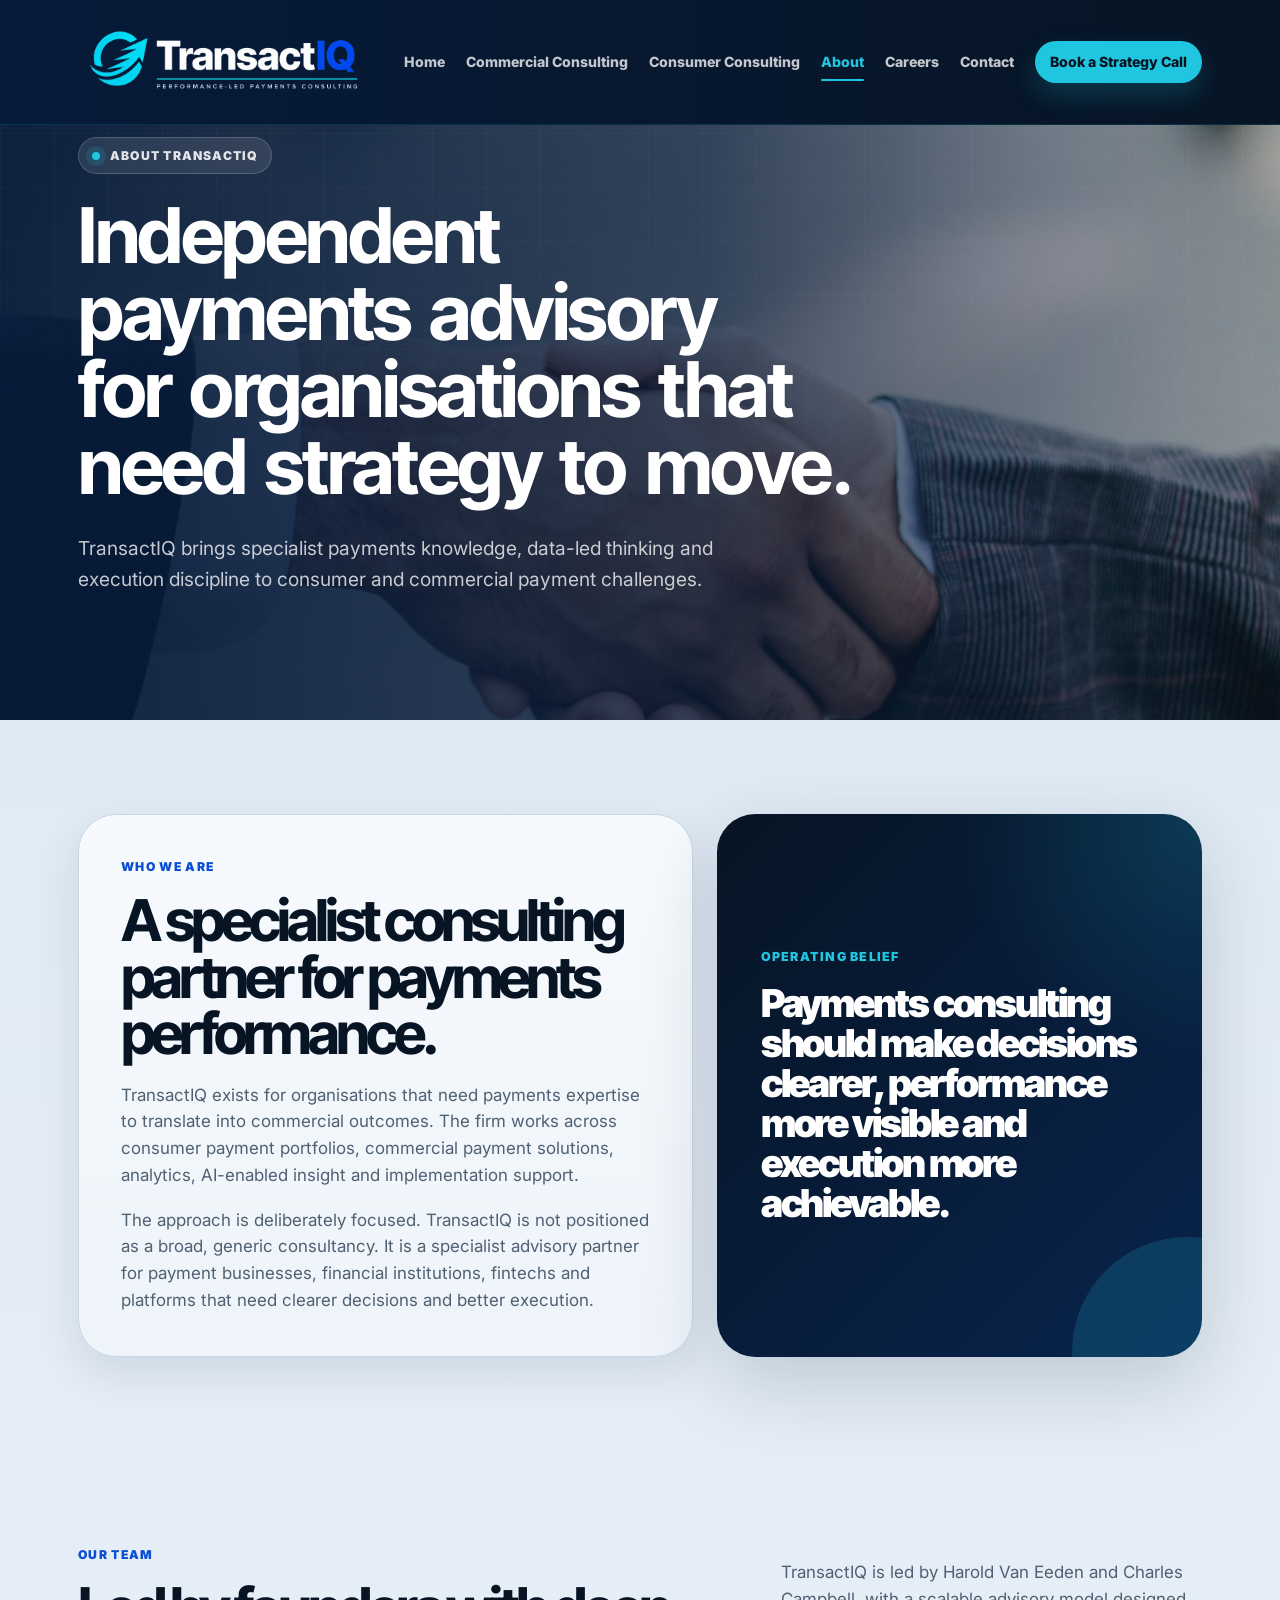
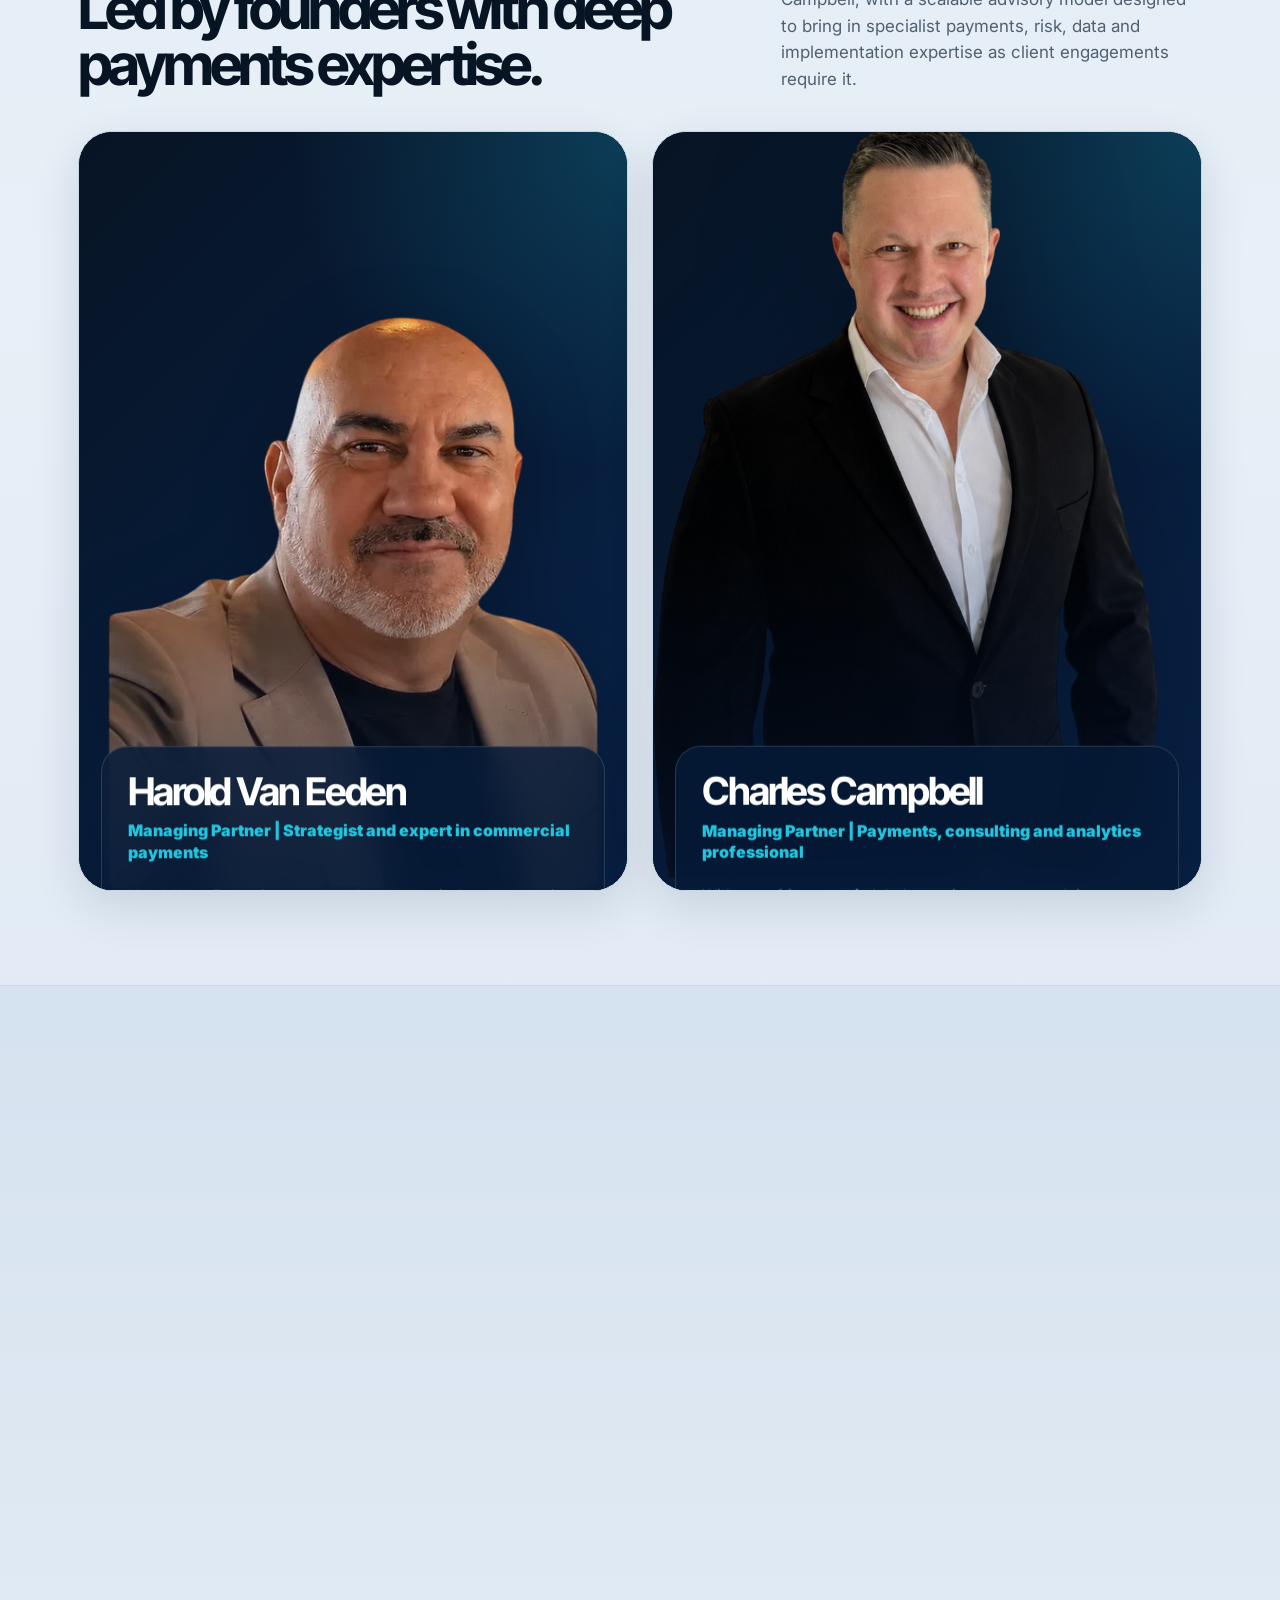
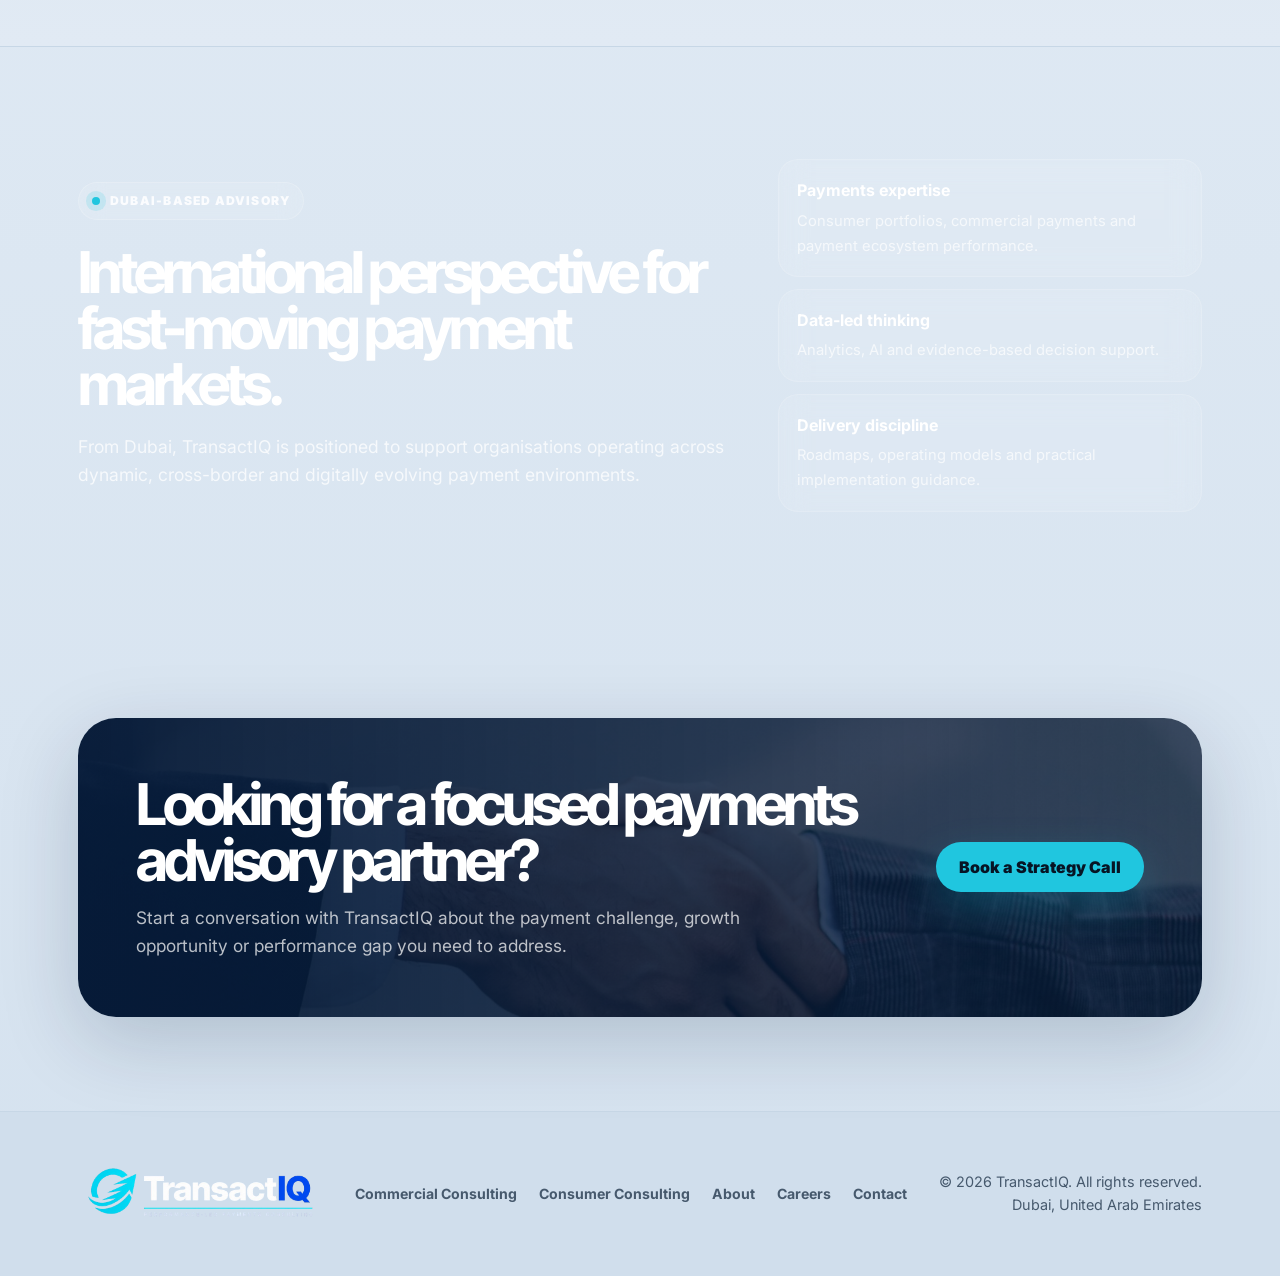
==== transactiq-site/about.html @ 6481f713 "Scale Charles headshot to fill team card" ====
<!DOCTYPE html>
<html lang="en">
<head>
  <meta charset="UTF-8">
  <meta name="viewport" content="width=device-width, initial-scale=1.0">
  <title>About | TransactIQ</title>
  <meta name="description" content="Independent payments advisory for organisations that need payments strategy to translate into execution.">
  <link rel="stylesheet" href="assets/css/styles.css">
  <style>
    .team-grid {
      display: grid;
      grid-template-columns: repeat(2, minmax(0, 1fr));
      gap: 24px;
      align-items: stretch;
    }

    .team-card {
      position: relative;
      min-height: 760px;
      border: 1px solid var(--line);
      border-radius: 34px;
      background: var(--ink);
      overflow: hidden;
      box-shadow: var(--soft-shadow);
      isolation: isolate;
    }

    .team-card::after {
      content: "";
      position: absolute;
      inset: 0;
      background: linear-gradient(to top, rgba(6, 27, 58, 0.58), rgba(6, 27, 58, 0.04) 48%, transparent 72%);
      z-index: 2;
      pointer-events: none;
    }

    .team-photo {
      position: absolute;
      inset: 0;
      background: radial-gradient(circle at top right, rgba(32,198,223,0.20), transparent 36%), linear-gradient(135deg, var(--ink), var(--navy-2));
      overflow: hidden;
      display: grid;
      place-items: end center;
      padding: 30px 28px 0;
      z-index: 1;
    }

    .team-photo img {
      width: 100%;
      height: 100%;
      object-fit: contain;
      object-position: center bottom;
      filter: drop-shadow(0 22px 36px rgba(0, 0, 0, 0.28));
      transition: transform 0.45s ease;
    }

    .team-card:hover .team-photo img,
    .team-card:focus-within .team-photo img {
      transform: scale(1.025);
    }

    .team-card.charles .team-photo {
      padding: 26px 24px 0;
      background: linear-gradient(135deg, #1f2430, #3a3b45);
    }

    .team-card.charles .team-photo img {
      object-fit: contain;
      object-position: center bottom;
      filter: none;
      transform: scale(1.85) translateY(1.5%);
      transform-origin: center bottom;
    }

    .team-card.charles:hover .team-photo img,
    .team-card.charles:focus-within .team-photo img {
      transform: scale(1.92) translateY(1.5%);
    }

    .team-photo .fallback-initials {
      position: absolute;
      inset: 0;
      display: grid;
      place-items: center;
      color: var(--cyan);
      font-family: "Inter Tight", Inter, sans-serif;
      font-size: 5rem;
      font-weight: 900;
      opacity: 0;
    }

    .team-photo.image-missing .fallback-initials { opacity: 1; }

    .team-body {
      position: absolute;
      left: 22px;
      right: 22px;
      bottom: 22px;
      z-index: 3;
      padding: 26px;
      border: 1px solid rgba(255, 255, 255, 0.14);
      border-radius: 26px;
      background: rgba(6, 27, 58, 0.82);
      backdrop-filter: blur(18px);
      color: var(--white);
      max-height: calc(100% - 44px);
      overflow: hidden;
      transform: translateY(calc(100% - 122px));
      transition: transform 0.38s ease, background 0.38s ease;
    }

    .team-card:hover .team-body,
    .team-card:focus-within .team-body {
      transform: translateY(0);
      overflow: auto;
      background: rgba(6, 27, 58, 0.92);
    }

    .team-body h3 {
      color: var(--white);
      font-size: clamp(1.85rem, 3vw, 2.55rem);
      line-height: 0.98;
      margin-bottom: 10px;
      letter-spacing: -0.055em;
    }

    .team-role {
      color: var(--cyan);
      font-weight: 900;
      margin-bottom: 20px;
      line-height: 1.35;
    }

    .team-body p {
      color: rgba(255, 255, 255, 0.76);
      font-size: 0.96rem;
    }

    .team-body p + p { margin-top: 14px; }

    .team-body::after {
      content: "Hover to read profile";
      display: block;
      margin-top: 14px;
      color: rgba(255, 255, 255, 0.52);
      font-size: 0.76rem;
      font-weight: 900;
      letter-spacing: 0.08em;
      text-transform: uppercase;
    }

    .team-card:hover .team-body::after,
    .team-card:focus-within .team-body::after {
      content: "";
      display: none;
    }

    @media (max-width: 1080px) {
      .team-grid { grid-template-columns: 1fr; }
      .team-card { min-height: 760px; }
    }

    @media (max-width: 680px) {
      .team-card {
        min-height: auto;
        background: var(--white);
      }

      .team-card::after { display: none; }

      .team-photo {
        position: relative;
        min-height: 480px;
        inset: auto;
      }

      .team-card.charles .team-photo img,
      .team-card.charles:hover .team-photo img,
      .team-card.charles:focus-within .team-photo img {
        transform: scale(1.55) translateY(1.5%);
      }

      .team-body {
        position: relative;
        left: auto;
        right: auto;
        bottom: auto;
        margin: -56px 18px 18px;
        transform: none;
        max-height: none;
        overflow: visible;
        padding: 24px;
      }

      .team-card:hover .team-body,
      .team-card:focus-within .team-body {
        transform: none;
        overflow: visible;
      }

      .team-body::after { display: none; }
    }
  </style>
</head>
<body>
  <a class="skip-link" href="#main">Skip to content</a>
  <div class="page">
    <header class="site-header">
      <div class="nav-shell">
        <a class="brand" href="index.html" aria-label="TransactIQ home">
          <img src="assets/images/transactiq-logo.png" alt="TransactIQ">
        </a>

        <button class="nav-toggle" type="button" aria-label="Open navigation" aria-expanded="false">
          <span></span>
        </button>

        <nav class="nav-links" aria-label="Primary navigation">
          <a href="index.html" class="">Home</a>
          <a href="commercial-consulting.html" class="">Commercial Consulting</a>
          <a href="consumer-consulting.html" class="">Consumer Consulting</a>
          <a href="about.html" class="active">About</a>
          <a href="careers.html" class="">Careers</a>
          <a href="contact.html" class="">Contact</a>
          <a class="nav-cta" href="contact.html">Book a Strategy Call</a>
        </nav>
      </div>
    </header>
    <main id="main">
      <section class="page-hero about">
        <div class="page-hero-inner reveal">
          <div class="eyebrow"><span></span> About TransactIQ</div>
          <h1>Independent payments advisory for organisations that need strategy to move.</h1>
          <p class="page-hero-copy">
            TransactIQ brings specialist payments knowledge, data-led thinking and execution discipline to consumer and commercial payment challenges.
          </p>
        </div>
      </section>

      <section class="section">
        <div class="split-panel">
          <div class="editorial reveal">
            <div class="kicker">Who we are</div>
            <h2>A specialist consulting partner for payments performance.</h2>
            <p>
              TransactIQ exists for organisations that need payments expertise to translate into commercial outcomes. The firm works across consumer payment portfolios, commercial payment solutions, analytics, AI-enabled insight and implementation support.
            </p>
            <p>
              The approach is deliberately focused. TransactIQ is not positioned as a broad, generic consultancy. It is a specialist advisory partner for payment businesses, financial institutions, fintechs and platforms that need clearer decisions and better execution.
            </p>
          </div>
          <div class="quote-card reveal">
            <div class="label">Operating belief</div>
            <blockquote>Payments consulting should make decisions clearer, performance more visible and execution more achievable.</blockquote>
          </div>
        </div>
      </section>

      <section class="section">
        <div class="section-heading reveal">
          <div>
            <div class="kicker">Our team</div>
            <h2>Led by founders with deep payments expertise.</h2>
          </div>
          <p>
            TransactIQ is led by Harold Van Eeden and Charles Campbell, with a scalable advisory model designed to bring in specialist payments, risk, data and implementation expertise as client engagements require it.
          </p>
        </div>

        <div class="team-grid">
          <article class="team-card reveal harold" tabindex="0">
            <div class="team-photo">
              <span class="fallback-initials">H</span>
              <img src="assets/images/team-harold.webp" alt="Harold Van Eeden" onerror="this.closest('.team-photo').classList.add('image-missing'); this.remove();">
            </div>
            <div class="team-body">
              <h3>Harold Van Eeden</h3>
              <div class="team-role">Managing Partner | Strategist and expert in commercial payments</div>
              <p>Harold Van Eeden is a seasoned payments industry executive with over 25 years of experience driving growth, innovation and transformation across global and emerging markets.</p>
              <p>Prior to TransactIQ, Harold held senior leadership roles at Visa, including Senior Director, CEMEA B2B Solutions and Director, Sub-Saharan Africa Commercial Business. In these roles, he led strategic initiatives to expand commercial and B2B payment capabilities, strengthen partnerships and accelerate the adoption of modern payment solutions across diverse markets.</p>
              <p>Harold is recognised for his ability to translate complex challenges into scalable, high-impact solutions.</p>
            </div>
          </article>

          <article class="team-card reveal charles" tabindex="0">
            <div class="team-photo">
              <span class="fallback-initials">C</span>
              <img src="assets/images/Photo.png" alt="Charles Campbell" onerror="this.closest('.team-photo').classList.add('image-missing'); this.remove();">
            </div>
            <div class="team-body">
              <h3>Charles Campbell</h3>
              <div class="team-role">Managing Partner | Payments, consulting and analytics professional</div>
              <p>With over 20 years of global experience across advisory, implementation services and training, Charles Campbell has built and led high-performing teams that help financial institutions turn data and strategy into tangible commercial results.</p>
              <p>His career spans senior roles at Visa, where he headed the CEMEA Consulting & Analytics implementation services practice, as well as specialist analytics firms Qarar and Principa, where he delivered credit risk analytics and consulting engagements for banks and lenders worldwide.</p>
              <p>Charles holds advanced degrees in Operations Research from Stellenbosch University and brings a rare combination of quantitative depth and commercial acumen to every engagement.</p>
            </div>
          </article>
        </div>
      </section>

      <section class="soft-section">
        <div class="section">
          <div class="section-heading reveal">
            <div>
              <div class="kicker">How we think</div>
              <h2>Independent, commercial and implementation-minded.</h2>
            </div>
            <p>
              The TransactIQ model brings together strategic advisory, analytics and practical delivery support to help clients improve payment performance with confidence.
            </p>
          </div>

          <div class="why-grid">
            <article class="why-card reveal">
              <h3>Independence</h3>
              <p>Advice is shaped around client outcomes, not vendor incentives or predetermined technology choices.</p>
            </article>
            <article class="why-card reveal">
              <h3>Specialism</h3>
              <p>The work is rooted in payment ecosystem knowledge and a clear understanding of commercial performance.</p>
            </article>
            <article class="why-card reveal">
              <h3>Clarity</h3>
              <p>Complex payment challenges are structured into decisions, models, priorities and delivery pathways.</p>
            </article>
            <article class="why-card reveal">
              <h3>Execution</h3>
              <p>Recommendations are designed to move into action through practical implementation support.</p>
            </article>
          </div>
        </div>
      </section>

      <section class="image-band">
        <div class="image-band-inner">
          <div class="reveal">
            <div class="eyebrow"><span></span> Dubai-based advisory</div>
            <h2>International perspective for fast-moving payment markets.</h2>
            <p>
              From Dubai, TransactIQ is positioned to support organisations operating across dynamic, cross-border and digitally evolving payment environments.
            </p>
          </div>
          <div class="glass-stack reveal">
            <div class="glass-tile"><strong>Payments expertise</strong><span>Consumer portfolios, commercial payments and payment ecosystem performance.</span></div>
            <div class="glass-tile"><strong>Data-led thinking</strong><span>Analytics, AI and evidence-based decision support.</span></div>
            <div class="glass-tile"><strong>Delivery discipline</strong><span>Roadmaps, operating models and practical implementation guidance.</span></div>
          </div>
        </div>
      </section>

      <section class="final-cta">
        <div class="cta-panel reveal">
          <div>
            <h2>Looking for a focused payments advisory partner?</h2>
            <p>
              Start a conversation with TransactIQ about the payment challenge, growth opportunity or performance gap you need to address.
            </p>
          </div>
          <a class="btn btn-primary" href="contact.html">Book a Strategy Call</a>
        </div>
      </section>
    </main>
    <footer class="site-footer">
      <div class="footer-inner">
        <a class="footer-brand" href="index.html" aria-label="TransactIQ home">
          <img src="assets/images/transactiq-logo.png" alt="TransactIQ">
        </a>
        <div class="footer-links">
          <a href="commercial-consulting.html">Commercial Consulting</a>
          <a href="consumer-consulting.html">Consumer Consulting</a>
          <a href="about.html">About</a>
          <a href="careers.html">Careers</a>
          <a href="contact.html">Contact</a>
        </div>
        <div class="footer-meta">
          <div>© 2026 TransactIQ. All rights reserved.</div>
          <div>Dubai, United Arab Emirates</div>
        </div>
      </div>
    </footer>
  </div>
  <script src="assets/js/main.js"></script>
</body>
</html>
---- transactiq-site/assets/css/styles.css ----
@import url('https://fonts.googleapis.com/css2?family=Inter:wght@400;500;600;700;800;900&family=Inter+Tight:wght@600;700;800;900&display=swap');

:root {
  --ink: #071424;
  --navy: #061b3a;
  --navy-2: #08244d;
  --blue: #0a4fd3;
  --cyan: #20c6df;
  --cyan-soft: rgba(32, 198, 223, 0.16);
  --ice: #f4f8fc;
  --white: #ffffff;
  --muted: #637083;
  --line: #dfe8f1;
  --gold: #d7b56d;
  --shadow: 0 24px 80px rgba(6, 27, 58, 0.16);
  --soft-shadow: 0 14px 44px rgba(6, 27, 58, 0.09);
  --radius: 26px;
  --radius-lg: 38px;
  --container: 1180px;
}

* {
  box-sizing: border-box;
  margin: 0;
  padding: 0;
}

html {
  scroll-behavior: smooth;
}

body {
  font-family: Inter, system-ui, -apple-system, BlinkMacSystemFont, "Segoe UI", sans-serif;
  color: var(--ink);
  background: var(--white);
  line-height: 1.58;
  text-rendering: optimizeLegibility;
}

body.menu-open {
  overflow: hidden;
}

a {
  color: inherit;
  text-decoration: none;
}

img {
  max-width: 100%;
  display: block;
}

.page {
  overflow: hidden;
}

.skip-link {
  position: absolute;
  left: 16px;
  top: -80px;
  z-index: 999;
  padding: 10px 14px;
  border-radius: 999px;
  background: var(--ink);
  color: var(--white);
  transition: top 0.2s ease;
}

.skip-link:focus {
  top: 16px;
}

.site-header {
  position: sticky;
  top: 0;
  z-index: 100;
  background: rgba(255, 255, 255, 0.88);
  border-bottom: 1px solid rgba(223, 232, 241, 0.9);
  backdrop-filter: blur(18px);
}

.site-header.scrolled {
  box-shadow: 0 14px 34px rgba(6, 27, 58, 0.07);
}

.nav-shell {
  max-width: var(--container);
  margin: 0 auto;
  padding: 15px 28px;
  display: flex;
  justify-content: space-between;
  align-items: center;
  gap: 26px;
}

.brand {
  display: inline-flex;
  align-items: center;
  gap: 12px;
  min-width: 180px;
}

.brand img {
  width: 178px;
  height: auto;
}

.brand-text {
  font-family: "Inter Tight", Inter, sans-serif;
  font-weight: 900;
  letter-spacing: -0.04em;
  font-size: 1.4rem;
  color: var(--navy);
}

.nav-links {
  display: flex;
  align-items: center;
  justify-content: flex-end;
  gap: 21px;
  font-size: 0.88rem;
  font-weight: 800;
  color: var(--muted);
  white-space: nowrap;
}

.nav-links a {
  position: relative;
  transition: color 0.2s ease;
}

.nav-links a:not(.nav-cta)::after {
  content: "";
  position: absolute;
  left: 0;
  right: 0;
  bottom: -8px;
  height: 2px;
  border-radius: 999px;
  background: var(--cyan);
  transform: scaleX(0);
  transform-origin: center;
  transition: transform 0.22s ease;
}

.nav-links a:hover,
.nav-links a.active {
  color: var(--blue);
}

.nav-links a:hover::after,
.nav-links a.active::after {
  transform: scaleX(1);
}

.nav-cta {
  color: var(--white) !important;
  background: var(--ink);
  padding: 10px 15px;
  border-radius: 999px;
  box-shadow: 0 12px 28px rgba(7, 20, 36, 0.14);
}

.nav-toggle {
  display: none;
  width: 46px;
  height: 46px;
  border: 1px solid var(--line);
  border-radius: 16px;
  background: var(--white);
  cursor: pointer;
  place-items: center;
}

.nav-toggle span {
  width: 20px;
  height: 2px;
  display: block;
  background: var(--ink);
  border-radius: 999px;
  position: relative;
}

.nav-toggle span::before,
.nav-toggle span::after {
  content: "";
  position: absolute;
  left: 0;
  width: 20px;
  height: 2px;
  background: var(--ink);
  border-radius: 999px;
  transition: transform 0.2s ease, top 0.2s ease;
}

.nav-toggle span::before { top: -7px; }
.nav-toggle span::after { top: 7px; }

body.menu-open .nav-toggle span {
  background: transparent;
}

body.menu-open .nav-toggle span::before {
  top: 0;
  transform: rotate(45deg);
}

body.menu-open .nav-toggle span::after {
  top: 0;
  transform: rotate(-45deg);
}

.hero,
.page-hero,
.image-band,
.cta-panel {
  background-size: cover;
  background-position: center;
  background-attachment: fixed;
}

.hero {
  min-height: 88vh;
  display: grid;
  align-items: center;
  color: var(--white);
  position: relative;
  background-image:
    linear-gradient(90deg, rgba(6, 27, 58, 0.94) 0%, rgba(6, 27, 58, 0.78) 48%, rgba(6, 27, 58, 0.22) 100%),
    url("../images/hero-digital-handshake.jpg");
}

.hero::after,
.page-hero::after {
  content: "";
  position: absolute;
  inset: 0;
  background-image:
    linear-gradient(rgba(255,255,255,0.035) 1px, transparent 1px),
    linear-gradient(90deg, rgba(255,255,255,0.035) 1px, transparent 1px);
  background-size: 54px 54px;
  mask-image: linear-gradient(to bottom, black, transparent 82%);
  pointer-events: none;
}

.hero-inner,
.page-hero-inner {
  position: relative;
  z-index: 2;
  max-width: var(--container);
  width: 100%;
  margin: 0 auto;
  padding: 112px 28px 92px;
}

.hero-inner {
  display: grid;
  grid-template-columns: minmax(0, 0.95fr) minmax(360px, 0.58fr);
  gap: 58px;
  align-items: end;
}

.eyebrow {
  display: inline-flex;
  align-items: center;
  gap: 10px;
  padding: 8px 13px;
  border-radius: 999px;
  border: 1px solid rgba(255,255,255,0.18);
  background: rgba(255,255,255,0.10);
  backdrop-filter: blur(12px);
  color: rgba(255,255,255,0.86);
  font-size: 0.76rem;
  font-weight: 900;
  letter-spacing: 0.1em;
  text-transform: uppercase;
  margin-bottom: 24px;
}

.eyebrow.dark {
  color: var(--blue);
  background: rgba(10,79,211,0.06);
  border-color: rgba(10,79,211,0.13);
}

.eyebrow span {
  width: 8px;
  height: 8px;
  border-radius: 50%;
  background: var(--cyan);
  box-shadow: 0 0 0 6px rgba(32, 198, 223, 0.15);
}

h1,
h2,
h3,
h4 {
  font-family: "Inter Tight", Inter, sans-serif;
}

h1 {
  max-width: 880px;
  font-size: clamp(3.3rem, 7vw, 6.7rem);
  line-height: 0.92;
  letter-spacing: -0.085em;
  margin-bottom: 28px;
}

.page-hero h1 {
  max-width: 920px;
  font-size: clamp(3rem, 6vw, 5.8rem);
}

.hero-copy,
.page-hero-copy {
  max-width: 720px;
  color: rgba(255,255,255,0.76);
  font-size: clamp(1.05rem, 2vw, 1.2rem);
  margin-bottom: 34px;
}

.hero-actions,
.dual-actions {
  display: flex;
  flex-wrap: wrap;
  align-items: center;
  gap: 14px;
}

.btn {
  display: inline-flex;
  align-items: center;
  justify-content: center;
  min-height: 50px;
  padding: 0 22px;
  border-radius: 999px;
  font-weight: 900;
  border: 1px solid transparent;
  transition: transform 0.2s ease, box-shadow 0.2s ease, background 0.2s ease;
}

.btn:hover {
  transform: translateY(-2px);
}

.btn-primary {
  background: var(--cyan);
  color: var(--ink);
  box-shadow: 0 16px 40px rgba(32, 198, 223, 0.23);
}

.btn-dark {
  background: var(--ink);
  color: var(--white);
  box-shadow: 0 16px 38px rgba(7,20,36,0.14);
}

.btn-secondary {
  color: var(--white);
  border-color: rgba(255,255,255,0.22);
  background: rgba(255,255,255,0.08);
  backdrop-filter: blur(10px);
}

.btn-outline {
  color: var(--ink);
  border-color: var(--line);
  background: var(--white);
}

.hero-panel,
.glass-card {
  background: rgba(255,255,255,0.10);
  border: 1px solid rgba(255,255,255,0.16);
  backdrop-filter: blur(18px);
  border-radius: 32px;
  padding: 26px;
  box-shadow: var(--shadow);
}

.hero-panel h3 {
  font-size: 1.1rem;
  margin-bottom: 18px;
  letter-spacing: -0.03em;
}

.signal-stack {
  display: grid;
  gap: 12px;
}

.signal {
  display: grid;
  grid-template-columns: 44px 1fr;
  gap: 12px;
  align-items: start;
  padding: 14px;
  border-radius: 18px;
  background: rgba(255,255,255,0.10);
  border: 1px solid rgba(255,255,255,0.12);
}

.signal-number {
  width: 36px;
  height: 36px;
  display: grid;
  place-items: center;
  border-radius: 12px;
  background: rgba(32, 198, 223, 0.18);
  color: var(--cyan);
  font-weight: 900;
}

.signal strong {
  display: block;
  font-size: 0.95rem;
  margin-bottom: 2px;
}

.signal span {
  color: rgba(255,255,255,0.68);
  font-size: 0.86rem;
}

.section {
  max-width: var(--container);
  margin: 0 auto;
  padding: 94px 28px;
}

.section.compact {
  padding-top: 68px;
  padding-bottom: 68px;
}

.section-heading {
  display: grid;
  grid-template-columns: minmax(0, 0.88fr) minmax(280px, 0.56fr);
  gap: 42px;
  align-items: end;
  margin-bottom: 38px;
}

.kicker {
  color: var(--blue);
  font-size: 0.76rem;
  font-weight: 900;
  letter-spacing: 0.11em;
  text-transform: uppercase;
  margin-bottom: 16px;
}

h2 {
  font-size: clamp(2.2rem, 4.5vw, 3.9rem);
  line-height: 0.98;
  letter-spacing: -0.07em;
}

h3 {
  letter-spacing: -0.04em;
}

.lead,
.section-heading p,
.editorial p {
  color: var(--muted);
  font-size: 1.06rem;
}

.intro-line {
  max-width: 840px;
  color: var(--muted);
  font-size: 1.12rem;
}

.split-panel {
  display: grid;
  grid-template-columns: minmax(0, 0.95fr) minmax(340px, 0.75fr);
  gap: 24px;
  align-items: stretch;
}

.editorial {
  background: var(--white);
  border: 1px solid var(--line);
  border-radius: var(--radius-lg);
  padding: 42px;
  box-shadow: var(--soft-shadow);
}

.editorial h2 {
  margin-bottom: 20px;
}

.editorial p + p {
  margin-top: 18px;
}

.quote-card {
  background: var(--ink);
  color: var(--white);
  border-radius: var(--radius-lg);
  padding: 44px;
  display: grid;
  align-content: center;
  min-height: 100%;
  box-shadow: var(--shadow);
  overflow: hidden;
  position: relative;
}

.quote-card::after {
  content: "";
  position: absolute;
  width: 230px;
  height: 230px;
  right: -100px;
  bottom: -110px;
  border-radius: 50%;
  background: rgba(32, 198, 223, 0.16);
}

.quote-card .label {
  position: relative;
  z-index: 1;
  color: var(--cyan);
  font-size: 0.78rem;
  font-weight: 900;
  letter-spacing: 0.1em;
  text-transform: uppercase;
  margin-bottom: 18px;
}

.quote-card blockquote {
  position: relative;
  z-index: 1;
  font-family: "Inter Tight", Inter, sans-serif;
  font-size: clamp(1.6rem, 3vw, 2.5rem);
  line-height: 1.04;
  letter-spacing: -0.055em;
  font-weight: 900;
}

.capability-grid {
  display: grid;
  grid-template-columns: repeat(4, minmax(0, 1fr));
  gap: 18px;
}

.capability-card {
  min-height: 260px;
  background: var(--white);
  border: 1px solid var(--line);
  border-radius: var(--radius);
  padding: 26px;
  box-shadow: 0 8px 30px rgba(6,27,58,0.04);
  transition: transform 0.24s ease, box-shadow 0.24s ease, border-color 0.24s ease;
}

.capability-card:hover {
  transform: translateY(-5px);
  border-color: rgba(32, 198, 223, 0.36);
  box-shadow: 0 22px 58px rgba(6,27,58,0.1);
}

.icon-box {
  width: 46px;
  height: 46px;
  border-radius: 16px;
  display: grid;
  place-items: center;
  background: #eef7ff;
  color: var(--blue);
  font-weight: 900;
  margin-bottom: 24px;
}

.capability-card h3 {
  font-size: 1.2rem;
  line-height: 1.15;
  margin-bottom: 12px;
}

.capability-card p {
  color: var(--muted);
  font-size: 0.95rem;
}

.image-band {
  color: var(--white);
  background-image:
    linear-gradient(90deg, rgba(6, 27, 58, 0.93), rgba(6, 27, 58, 0.72)),
    url("../images/band-b2b-payment-innovation.jpg");
}

.image-band.alt {
  background-image:
    linear-gradient(90deg, rgba(6, 27, 58, 0.9), rgba(6, 27, 58, 0.70)),
    url("../images/commercial-global-payments.jpg");
}

.image-band-inner {
  max-width: var(--container);
  margin: 0 auto;
  padding: 112px 28px;
  display: grid;
  grid-template-columns: minmax(0, 0.85fr) minmax(300px, 0.55fr);
  gap: 46px;
  align-items: center;
}

.image-band h2 {
  margin-bottom: 20px;
}

.image-band p {
  color: rgba(255,255,255,0.74);
  font-size: 1.1rem;
  max-width: 650px;
}

.glass-stack {
  display: grid;
  gap: 12px;
}

.glass-tile {
  padding: 18px;
  border-radius: 20px;
  border: 1px solid rgba(255,255,255,0.14);
  background: rgba(255,255,255,0.10);
  backdrop-filter: blur(14px);
}

.glass-tile strong {
  display: block;
  margin-bottom: 4px;
}

.glass-tile span {
  color: rgba(255,255,255,0.68);
  font-size: 0.92rem;
}

.soft-section {
  background: var(--ice);
}

.outcome-grid {
  display: grid;
  grid-template-columns: repeat(2, minmax(0, 1fr));
  gap: 18px;
}

.outcome-card {
  background: var(--white);
  border: 1px solid var(--line);
  border-radius: var(--radius);
  padding: 30px;
  display: grid;
  grid-template-columns: 54px 1fr;
  gap: 18px;
  align-items: start;
  box-shadow: 0 8px 30px rgba(6,27,58,0.04);
}

.outcome-card .number {
  width: 54px;
  height: 54px;
  border-radius: 18px;
  display: grid;
  place-items: center;
  background: linear-gradient(135deg, var(--blue), var(--cyan));
  color: var(--white);
  font-weight: 900;
}

.outcome-card h3 {
  font-size: 1.3rem;
  line-height: 1.14;
  margin-bottom: 8px;
}

.outcome-card p {
  color: var(--muted);
  font-size: 0.96rem;
}

.pathway {
  display: grid;
  grid-template-columns: repeat(3, minmax(0, 1fr));
  gap: 18px;
}

.path-step {
  border-radius: var(--radius);
  border: 1px solid var(--line);
  background: var(--white);
  padding: 30px;
  min-height: 240px;
  position: relative;
  overflow: hidden;
}

.path-step::after {
  content: attr(data-step);
  position: absolute;
  right: -12px;
  bottom: -45px;
  font-family: "Inter Tight", Inter, sans-serif;
  font-size: 8rem;
  font-weight: 900;
  color: rgba(10, 79, 211, 0.06);
  letter-spacing: -0.08em;
}

.path-step h3,
.path-step p {
  position: relative;
  z-index: 1;
}

.path-step h3 {
  font-size: 1.34rem;
  margin-bottom: 10px;
}

.path-step p {
  color: var(--muted);
  font-size: 0.96rem;
}

.why-grid,
.talent-grid {
  display: grid;
  grid-template-columns: repeat(4, minmax(0, 1fr));
  gap: 18px;
}

.why-card,
.talent-card {
  padding: 28px;
  border-radius: var(--radius);
  background: var(--ink);
  color: var(--white);
  min-height: 230px;
  position: relative;
  overflow: hidden;
}

.why-card::after,
.talent-card::after {
  content: "";
  position: absolute;
  width: 160px;
  height: 160px;
  right: -64px;
  bottom: -80px;
  border-radius: 50%;
  background: rgba(32, 198, 223, 0.2);
}

.why-card h3,
.why-card p,
.talent-card h3,
.talent-card p {
  position: relative;
  z-index: 1;
}

.why-card h3,
.talent-card h3 {
  font-size: 1.2rem;
  margin-bottom: 13px;
}

.why-card p,
.talent-card p {
  color: rgba(255,255,255,0.68);
  font-size: 0.95rem;
}

.page-hero {
  min-height: 62vh;
  display: grid;
  align-items: center;
  color: var(--white);
  position: relative;
  background-image:
    linear-gradient(90deg, rgba(6, 27, 58, 0.94) 0%, rgba(6, 27, 58, 0.76) 55%, rgba(6, 27, 58, 0.24) 100%),
    url("../images/contact-digital-card.jpg");
}

.page-hero.commercial {
  background-image:
    linear-gradient(90deg, rgba(6, 27, 58, 0.94) 0%, rgba(6, 27, 58, 0.76) 55%, rgba(6, 27, 58, 0.24) 100%),
    url("../images/commercial-global-payments.jpg");
}

.page-hero.consumer {
  background-image:
    linear-gradient(90deg, rgba(6, 27, 58, 0.94) 0%, rgba(6, 27, 58, 0.76) 55%, rgba(6, 27, 58, 0.24) 100%),
    url("../images/consumer-digital-payments.jpg");
}

.page-hero.about {
  background-image:
    linear-gradient(90deg, rgba(6, 27, 58, 0.94) 0%, rgba(6, 27, 58, 0.76) 55%, rgba(6, 27, 58, 0.24) 100%),
    url("../images/about-consulting-handshake.jpg");
}

.page-hero.careers {
  background-image:
    linear-gradient(90deg, rgba(6, 27, 58, 0.94) 0%, rgba(6, 27, 58, 0.76) 55%, rgba(6, 27, 58, 0.24) 100%),
    url("../images/careers-strategy-board.jpg");
}

.contact-layout {
  display: grid;
  grid-template-columns: minmax(0, 0.72fr) minmax(360px, 0.56fr);
  gap: 24px;
  align-items: start;
}

.contact-form,
.contact-card {
  background: var(--white);
  border: 1px solid var(--line);
  border-radius: var(--radius-lg);
  padding: 34px;
  box-shadow: var(--soft-shadow);
}

.form-grid {
  display: grid;
  gap: 16px;
}

.form-row {
  display: grid;
  gap: 8px;
}

label {
  font-size: 0.82rem;
  font-weight: 900;
  color: var(--navy);
}

input,
textarea,
select {
  width: 100%;
  border: 1px solid var(--line);
  border-radius: 16px;
  padding: 14px 15px;
  font: inherit;
  color: var(--ink);
  background: var(--white);
  outline: none;
}

textarea {
  min-height: 150px;
  resize: vertical;
}

input:focus,
textarea:focus,
select:focus {
  border-color: rgba(32,198,223,0.7);
  box-shadow: 0 0 0 4px rgba(32,198,223,0.12);
}

.contact-card h3 {
  font-size: 1.32rem;
  margin-bottom: 16px;
}

.contact-line {
  padding: 16px 0;
  border-top: 1px solid var(--line);
}

.contact-line strong {
  display: block;
  color: var(--blue);
  font-size: 0.78rem;
  letter-spacing: 0.08em;
  text-transform: uppercase;
  margin-bottom: 3px;
}

.contact-line span,
.contact-line a {
  color: var(--ink);
  font-weight: 700;
}

.final-cta {
  max-width: var(--container);
  margin: 0 auto;
  padding: 94px 28px;
}

.cta-panel {
  border-radius: var(--radius-lg);
  overflow: hidden;
  color: var(--white);
  background-image:
    linear-gradient(90deg, rgba(6, 27, 58, 0.94), rgba(6, 27, 58, 0.74)),
    url("../images/contact-digital-card.jpg");
  padding: 58px;
  display: grid;
  grid-template-columns: minmax(0, 1fr) auto;
  gap: 30px;
  align-items: center;
  box-shadow: var(--shadow);
}

.cta-panel h2 {
  margin-bottom: 16px;
}

.cta-panel p {
  max-width: 670px;
  color: rgba(255,255,255,0.72);
  font-size: 1.08rem;
}

.site-footer {
  border-top: 1px solid var(--line);
  background: var(--white);
}

.footer-inner {
  max-width: var(--container);
  margin: 0 auto;
  padding: 36px 28px;
  display: grid;
  grid-template-columns: minmax(220px, 0.5fr) minmax(0, 1fr) auto;
  gap: 28px;
  align-items: center;
}

.footer-brand img {
  width: 168px;
}

.footer-links {
  display: flex;
  flex-wrap: wrap;
  justify-content: center;
  gap: 16px;
  color: var(--muted);
  font-size: 0.9rem;
  font-weight: 700;
}

.footer-meta {
  text-align: right;
  color: var(--muted);
  font-size: 0.9rem;
}

.reveal {
  opacity: 0;
  transform: translateY(18px);
  transition: opacity 0.6s ease, transform 0.6s ease;
}

.reveal.in-view {
  opacity: 1;
  transform: translateY(0);
}

@media (max-width: 1080px) {
  .nav-links {
    gap: 14px;
    font-size: 0.82rem;
  }

  .brand img {
    width: 152px;
  }
}

@media (max-width: 960px) {
  .nav-toggle {
    display: grid;
  }

  .nav-links {
    position: fixed;
    inset: 76px 18px auto 18px;
    display: grid;
    justify-content: stretch;
    gap: 0;
    padding: 14px;
    background: rgba(255,255,255,0.96);
    border: 1px solid var(--line);
    border-radius: 24px;
    box-shadow: var(--shadow);
    transform: translateY(-20px);
    opacity: 0;
    pointer-events: none;
    transition: opacity 0.22s ease, transform 0.22s ease;
  }

  body.menu-open .nav-links {
    transform: translateY(0);
    opacity: 1;
    pointer-events: auto;
  }

  .nav-links a {
    padding: 14px;
    border-radius: 14px;
  }

  .nav-links a:not(.nav-cta)::after {
    display: none;
  }

  .nav-links a:hover,
  .nav-links a.active {
    background: var(--ice);
  }

  .nav-cta {
    text-align: center;
    margin-top: 6px;
  }

  .hero,
  .page-hero,
  .image-band,
  .cta-panel {
    background-attachment: scroll;
  }

  .hero-inner,
  .page-hero-inner,
  .section-heading,
  .image-band-inner,
  .split-panel,
  .contact-layout,
  .cta-panel,
  .footer-inner {
    grid-template-columns: 1fr;
  }

  .capability-grid,
  .why-grid,
  .talent-grid {
    grid-template-columns: repeat(2, minmax(0, 1fr));
  }

  .pathway {
    grid-template-columns: 1fr;
  }

  .footer-links {
    justify-content: flex-start;
  }

  .footer-meta {
    text-align: left;
  }
}

@media (max-width: 680px) {
  .nav-shell,
  .hero-inner,
  .page-hero-inner,
  .section,
  .image-band-inner,
  .final-cta {
    padding-left: 20px;
    padding-right: 20px;
  }

  .brand img {
    width: 145px;
  }

  .hero-inner {
    padding-top: 84px;
  }

  .capability-grid,
  .why-grid,
  .talent-grid,
  .outcome-grid,
  .outcome-card {
    grid-template-columns: 1fr;
  }

  .editorial,
  .quote-card,
  .contact-form,
  .contact-card,
  .cta-panel {
    padding: 30px;
    border-radius: 28px;
  }

  .hero-panel {
    display: none;
  }

  h1 {
    letter-spacing: -0.075em;
  }
}
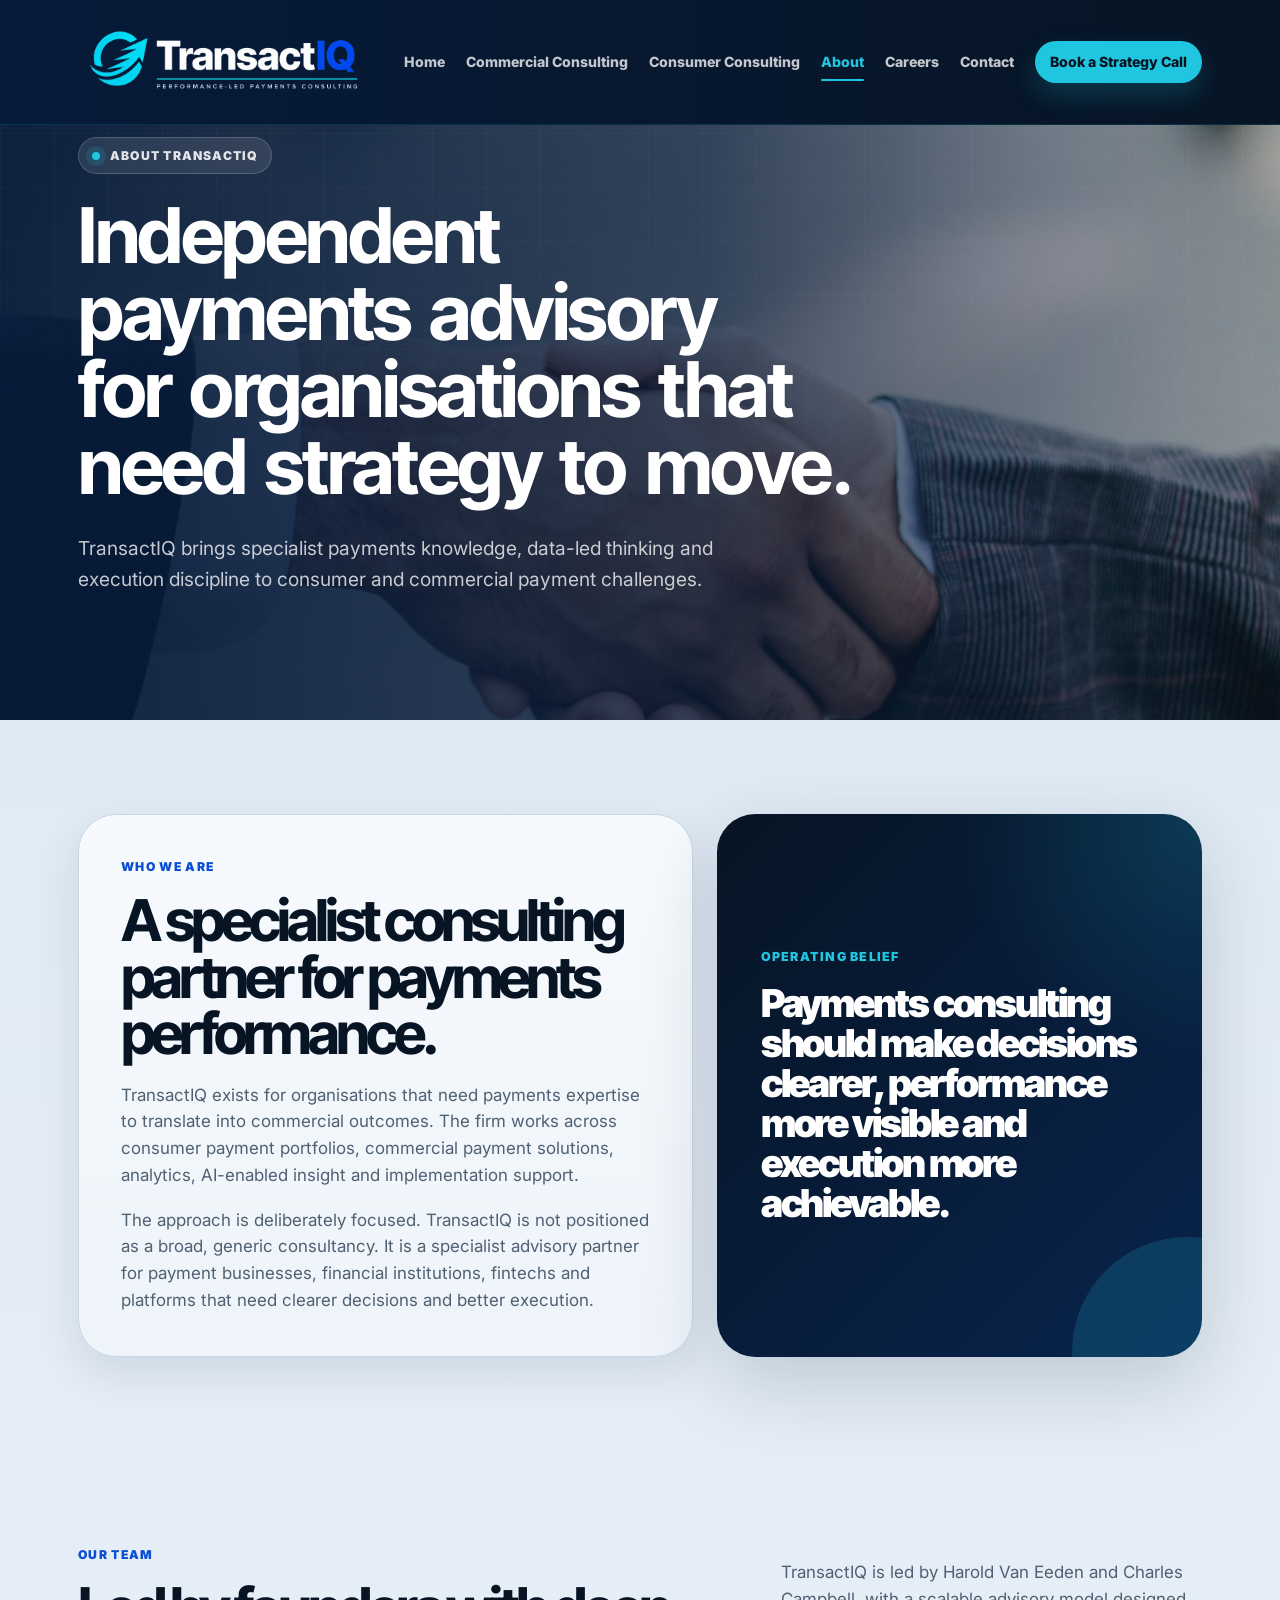
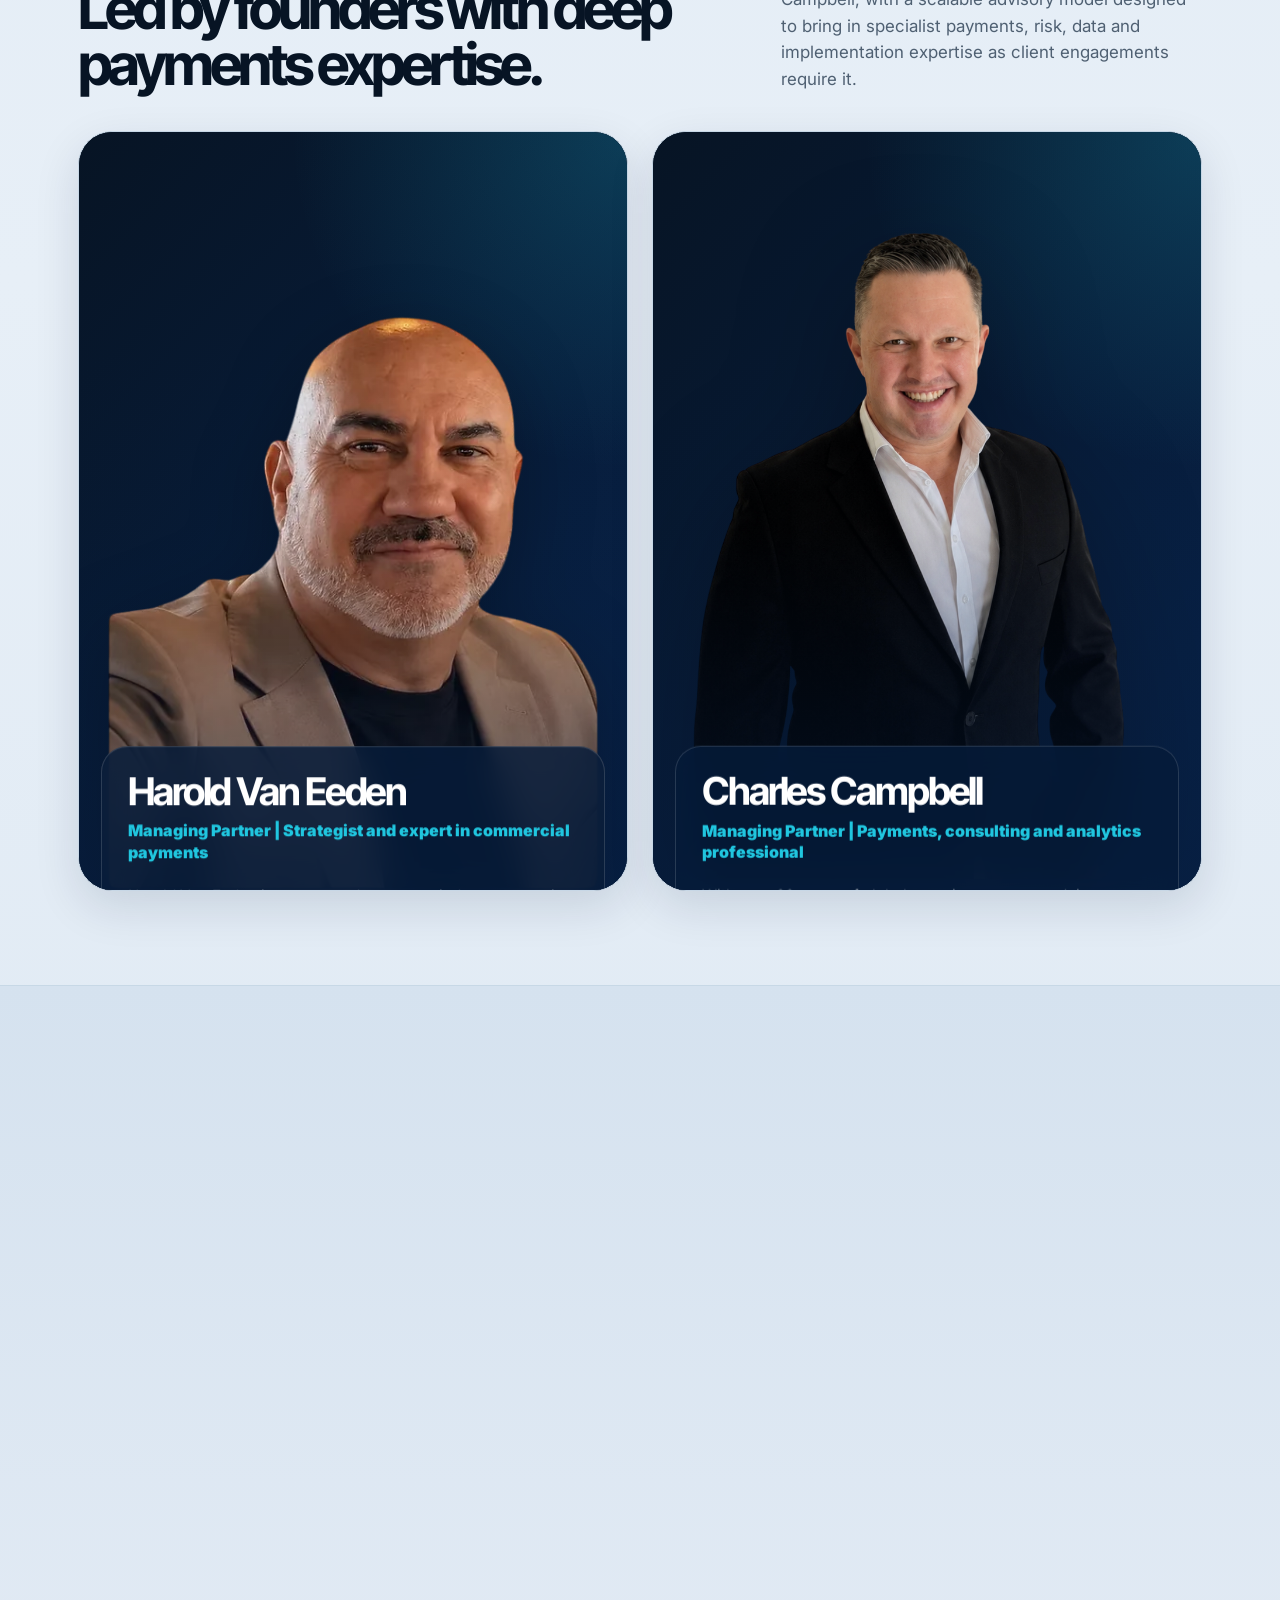
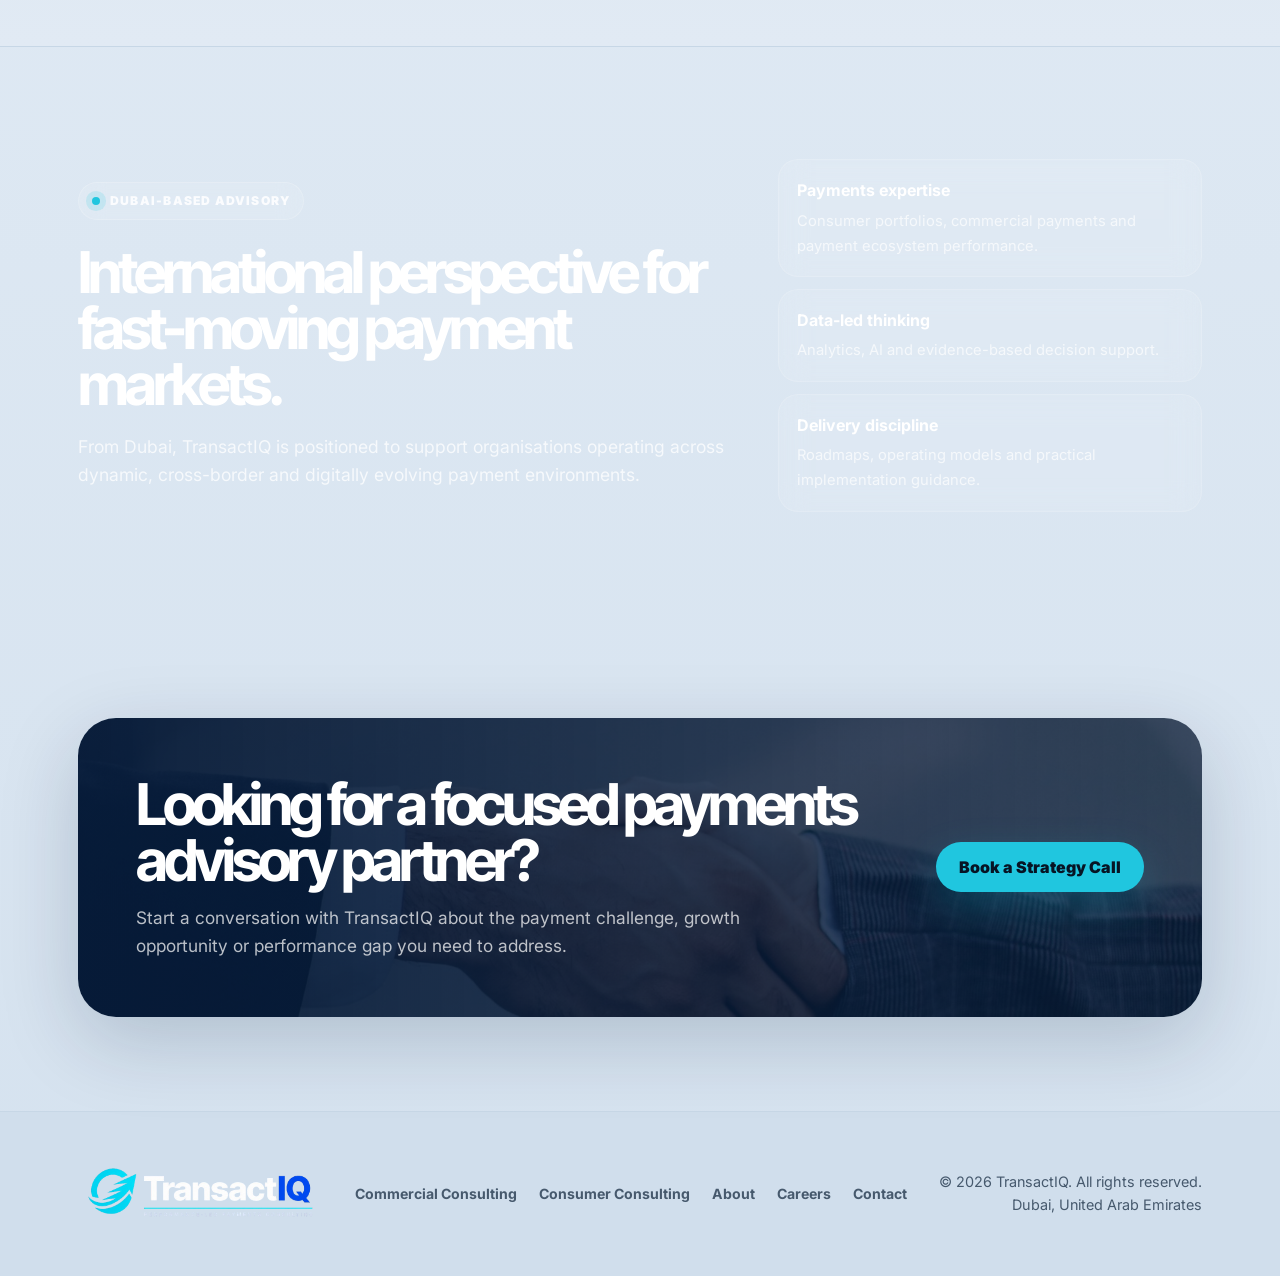
==== commit 2986b73c: "Reduce Charles headshot scale" ====
--- a/transactiq-site/about.html
+++ b/transactiq-site/about.html
@@ -68,13 +68,13 @@
       object-fit: contain;
       object-position: center bottom;
       filter: none;
-      transform: scale(1.85) translateY(1.5%);
+      transform: scale(1.58) translateY(1.5%);
       transform-origin: center bottom;
     }
 
     .team-card.charles:hover .team-photo img,
     .team-card.charles:focus-within .team-photo img {
-      transform: scale(1.92) translateY(1.5%);
+      transform: scale(1.63) translateY(1.5%);
     }
 
     .team-photo .fallback-initials {
@@ -177,7 +177,7 @@
       .team-card.charles .team-photo img,
       .team-card.charles:hover .team-photo img,
       .team-card.charles:focus-within .team-photo img {
-        transform: scale(1.55) translateY(1.5%);
+        transform: scale(1.38) translateY(1.5%);
       }
 
       .team-body {
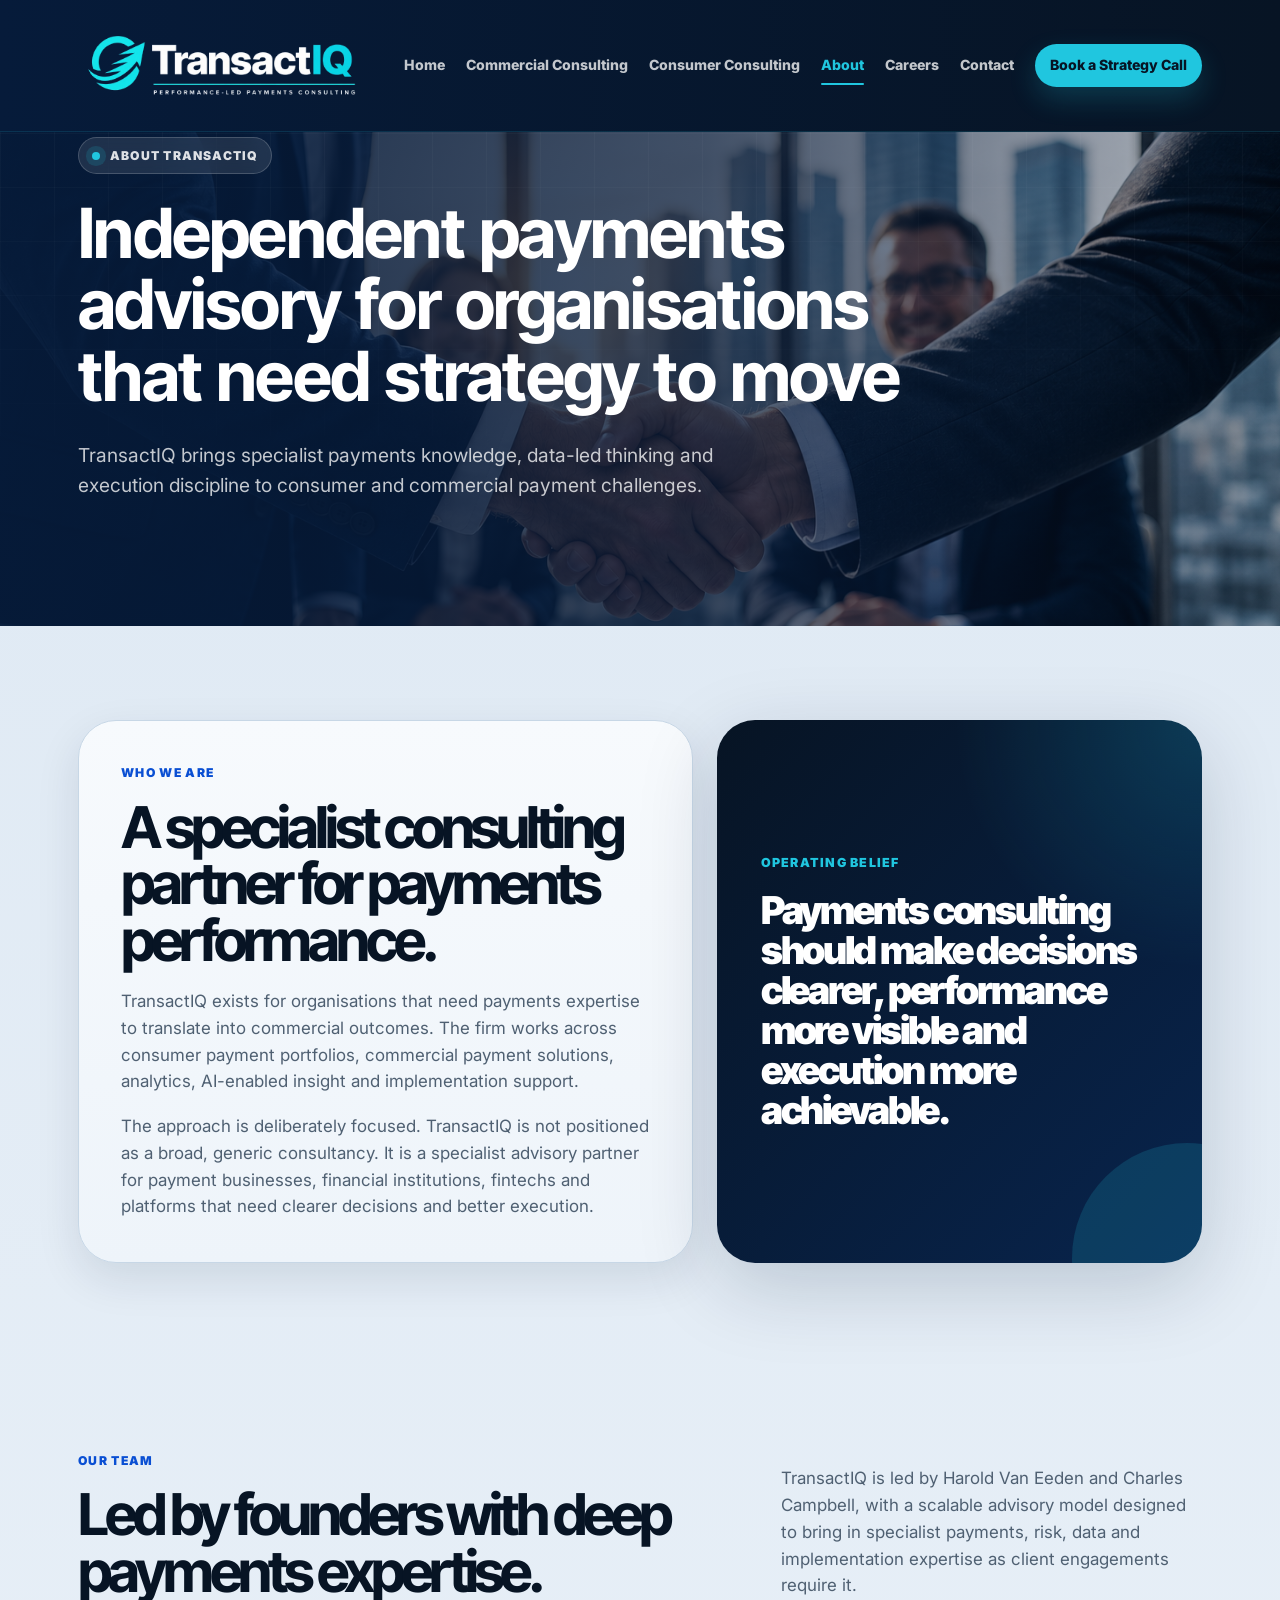
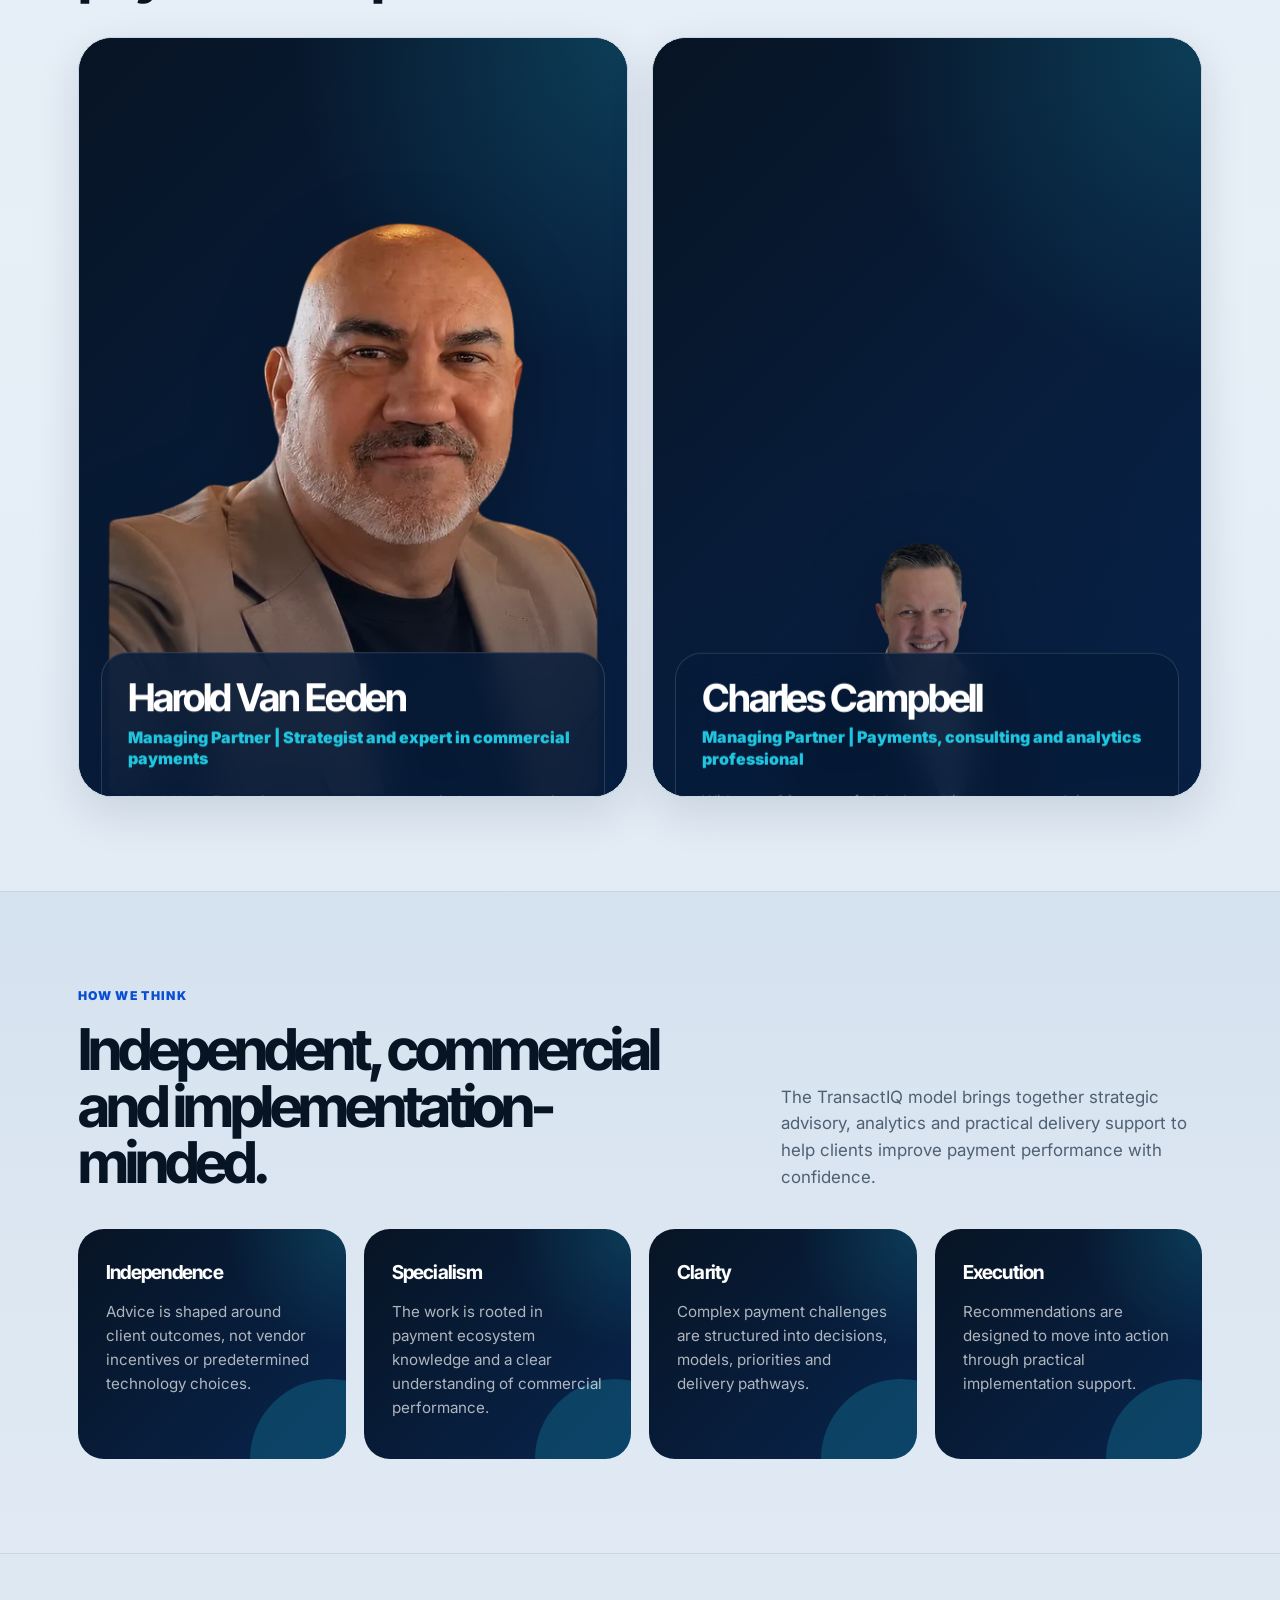
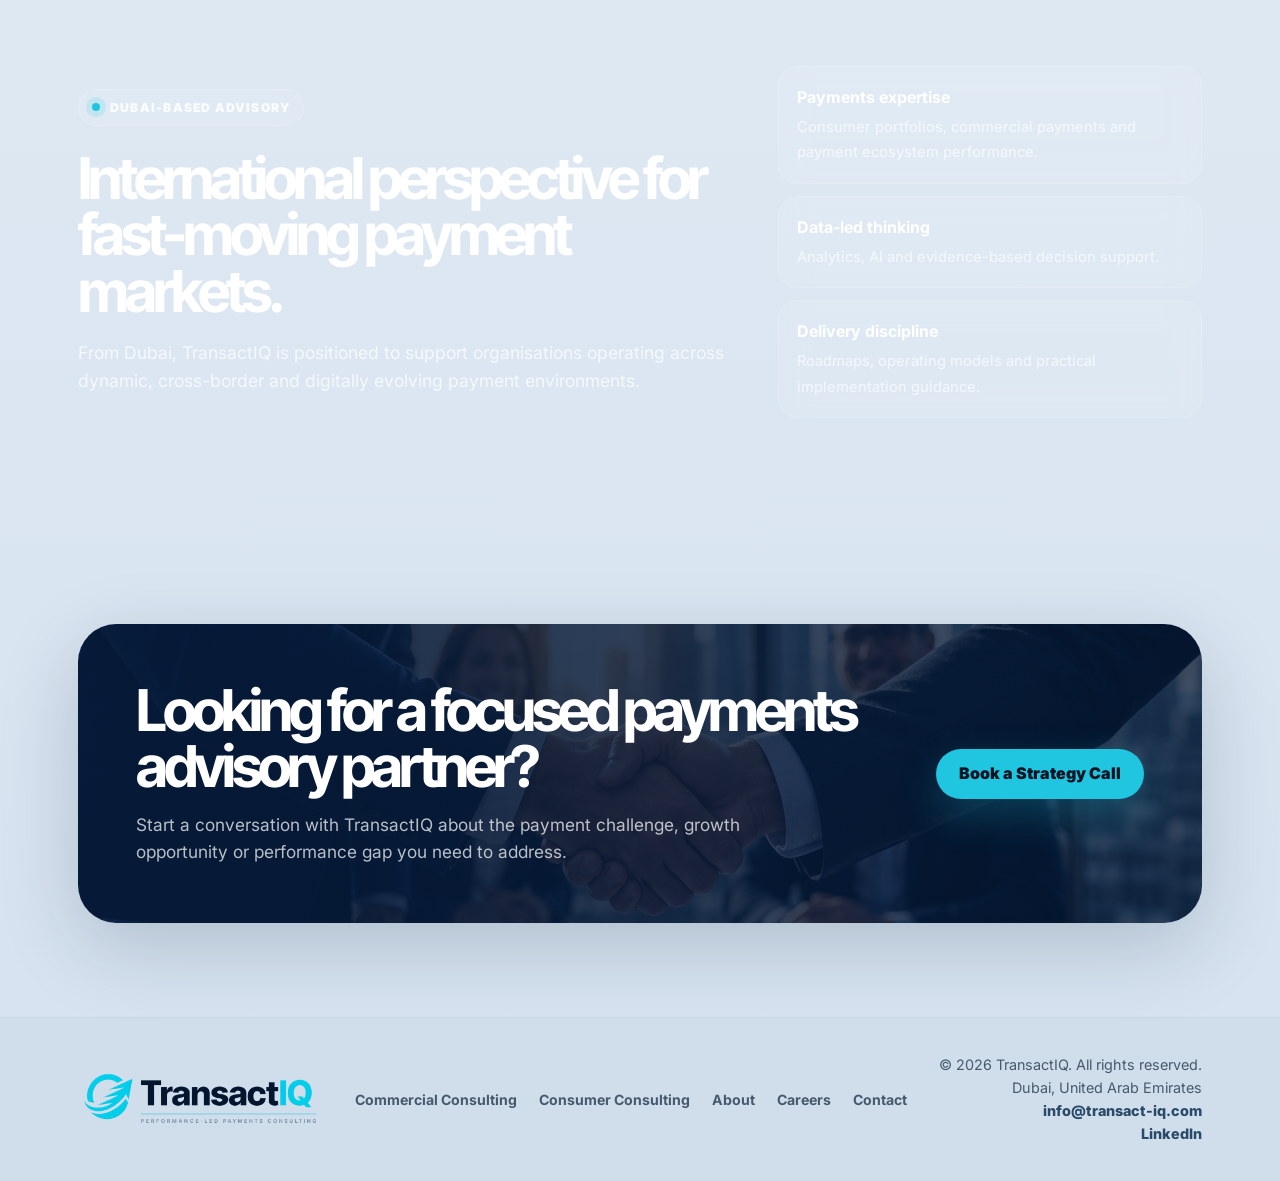
==== commit a2a16f67: "Remove custom scaling from Charles headshot" ====
--- a/transactiq-site/about.html
+++ b/transactiq-site/about.html
@@ -60,21 +60,20 @@
     }
 
     .team-card.charles .team-photo {
-      padding: 26px 24px 0;
-      background: linear-gradient(135deg, #1f2430, #3a3b45);
-    }
-
-    .team-card.charles .team-photo img {
+      padding: 30px 28px 0;
+      background: radial-gradient(circle at top right, rgba(32,198,223,0.20), transparent 36%), linear-gradient(135deg, var(--ink), var(--navy-2));
+    }
+
+    .team-card.charles .team-photo img,
+    .team-card.charles:hover .team-photo img,
+    .team-card.charles:focus-within .team-photo img {
+      width: 100%;
+      height: 100%;
       object-fit: contain;
       object-position: center bottom;
-      filter: none;
-      transform: scale(1.58) translateY(1.5%);
+      filter: drop-shadow(0 22px 36px rgba(0, 0, 0, 0.28));
+      transform: none;
       transform-origin: center bottom;
-    }
-
-    .team-card.charles:hover .team-photo img,
-    .team-card.charles:focus-within .team-photo img {
-      transform: scale(1.63) translateY(1.5%);
     }
 
     .team-photo .fallback-initials {
@@ -177,7 +176,7 @@
       .team-card.charles .team-photo img,
       .team-card.charles:hover .team-photo img,
       .team-card.charles:focus-within .team-photo img {
-        transform: scale(1.38) translateY(1.5%);
+        transform: none;
       }
 
       .team-body {
@@ -222,7 +221,7 @@
           <a href="about.html" class="active">About</a>
           <a href="careers.html" class="">Careers</a>
           <a href="contact.html" class="">Contact</a>
-          <a class="nav-cta" href="contact.html">Book a Strategy Call</a>
+          <a class="nav-cta" href="contact.html#contact-form">Book a Strategy Call</a>
         </nav>
       </div>
     </header>
@@ -356,7 +355,7 @@
               Start a conversation with TransactIQ about the payment challenge, growth opportunity or performance gap you need to address.
             </p>
           </div>
-          <a class="btn btn-primary" href="contact.html">Book a Strategy Call</a>
+          <a class="btn btn-primary" href="contact.html#contact-form">Book a Strategy Call</a>
         </div>
       </section>
     </main>
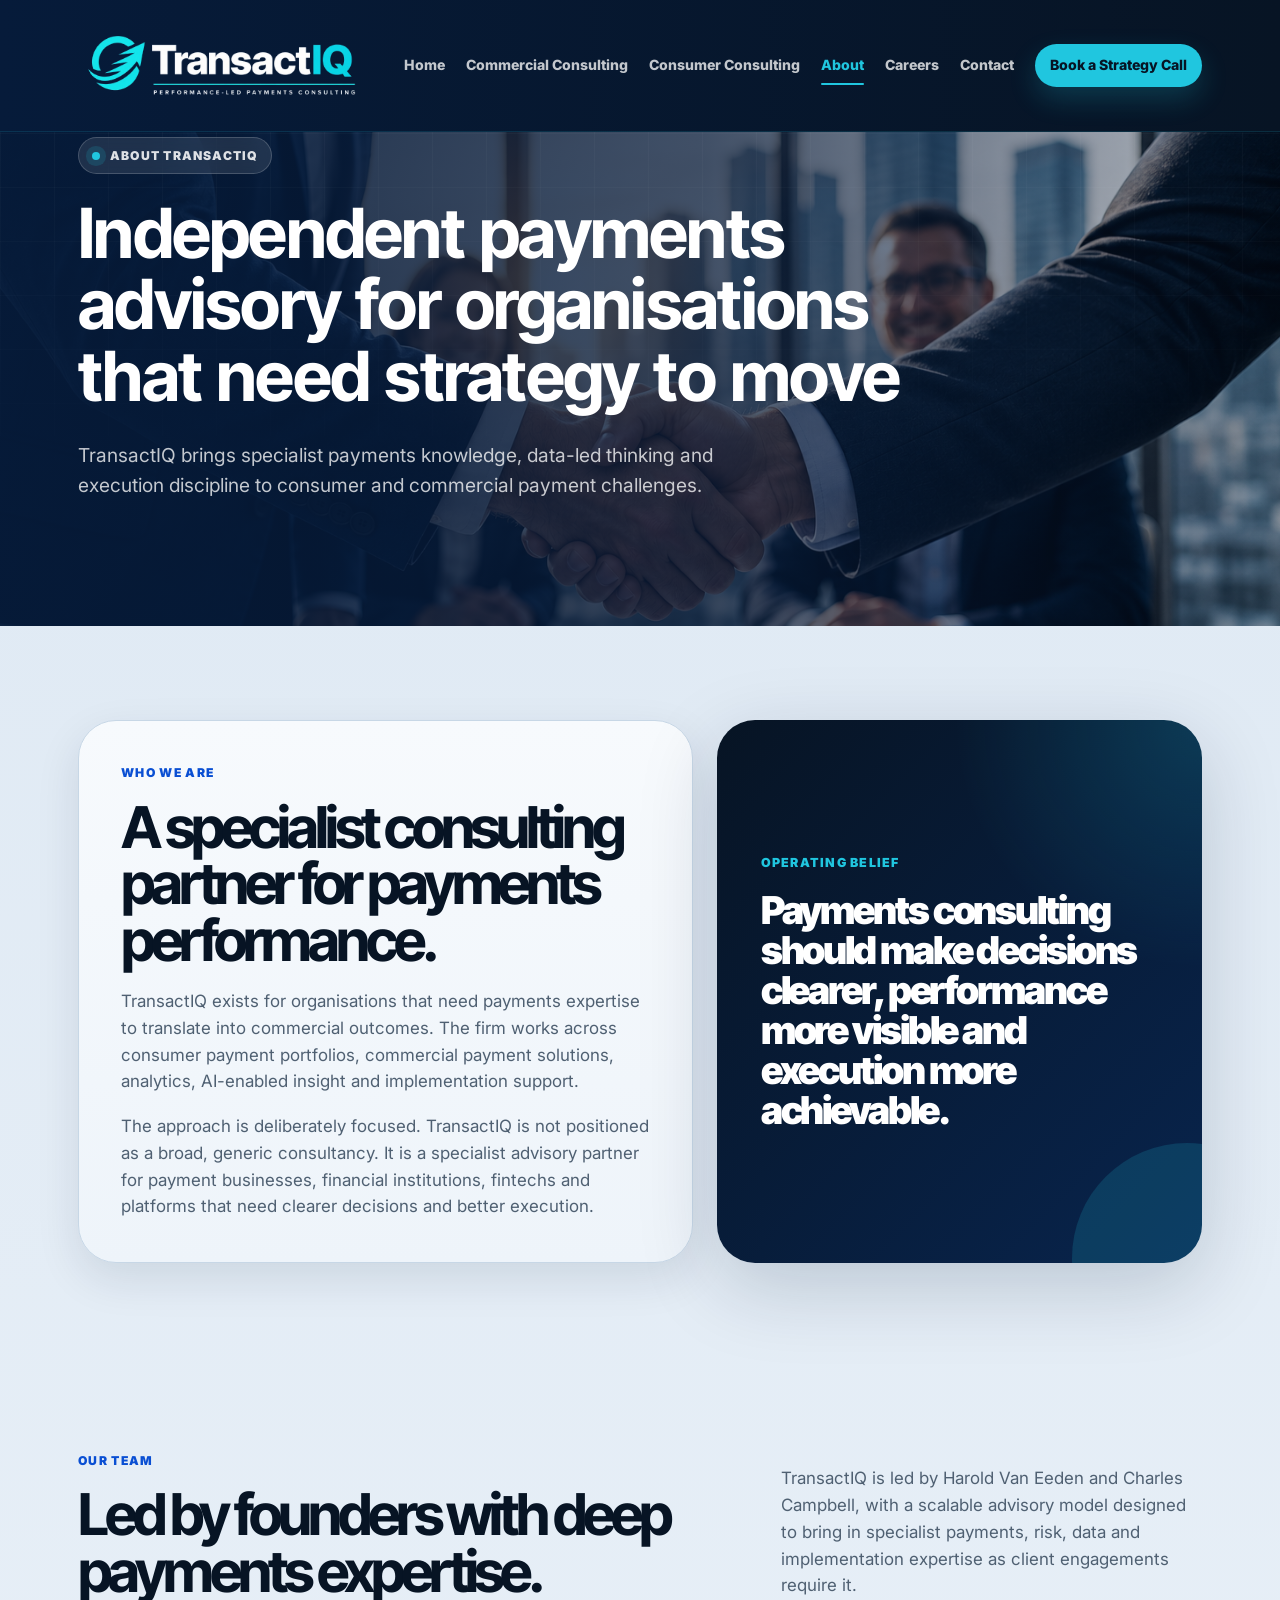
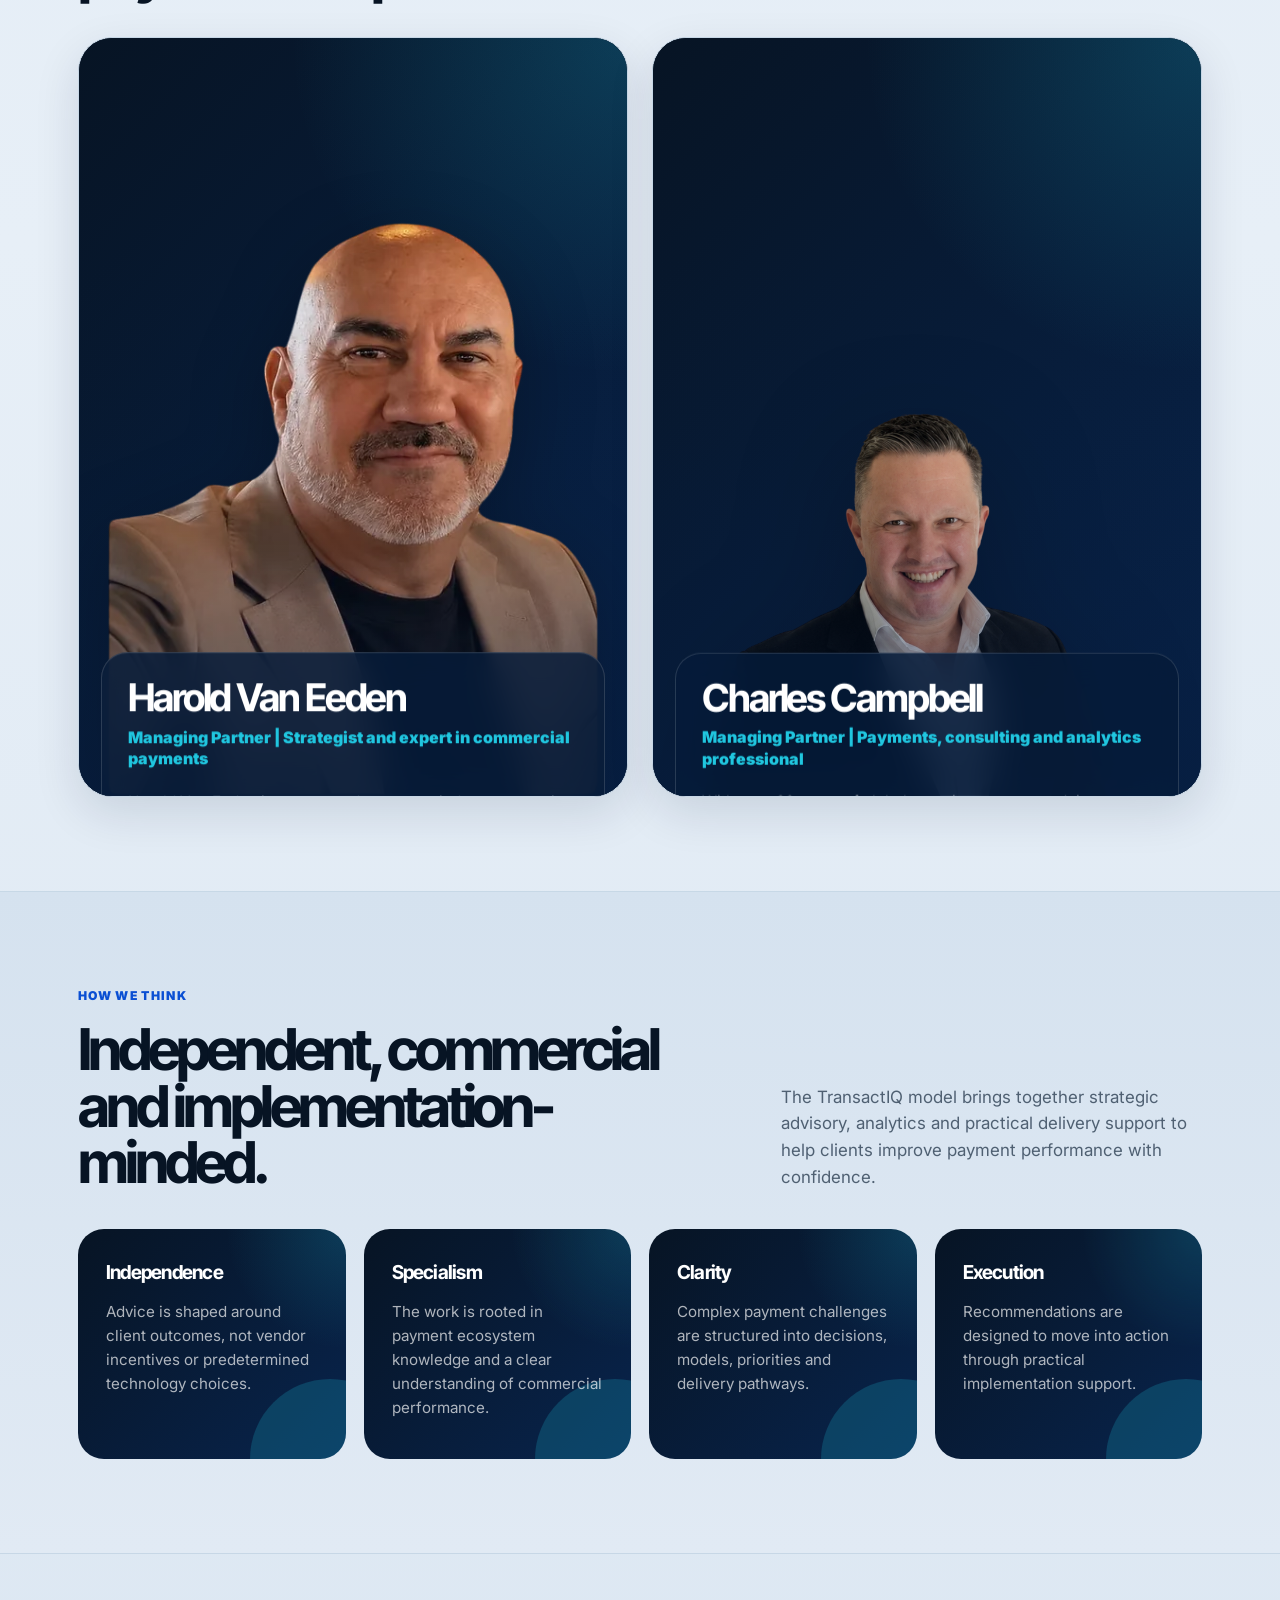
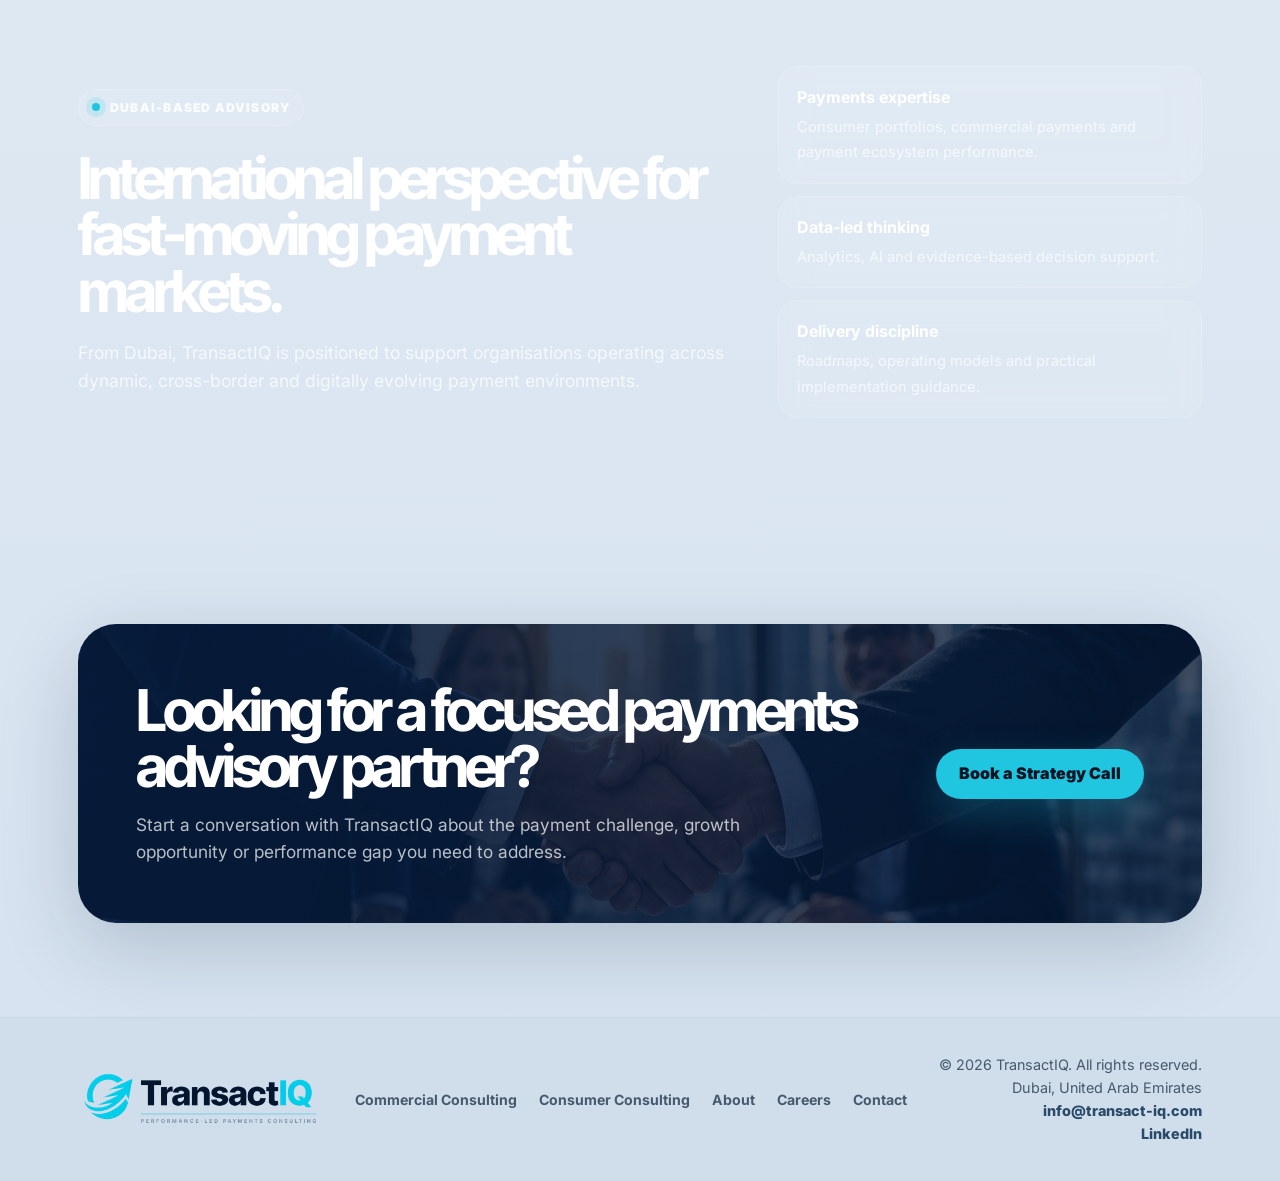
==== commit 06a0ddae: "Scale Charles headshot to match team card" ====
--- a/transactiq-site/about.html
+++ b/transactiq-site/about.html
@@ -60,20 +60,23 @@
     }
 
     .team-card.charles .team-photo {
-      padding: 30px 28px 0;
+      padding: 26px 24px 0;
       background: radial-gradient(circle at top right, rgba(32,198,223,0.20), transparent 36%), linear-gradient(135deg, var(--ink), var(--navy-2));
     }
 
-    .team-card.charles .team-photo img,
-    .team-card.charles:hover .team-photo img,
-    .team-card.charles:focus-within .team-photo img {
+    .team-card.charles .team-photo img {
       width: 100%;
       height: 100%;
       object-fit: contain;
       object-position: center bottom;
       filter: drop-shadow(0 22px 36px rgba(0, 0, 0, 0.28));
-      transform: none;
+      transform: scale(1.58) translateY(1.5%);
       transform-origin: center bottom;
+    }
+
+    .team-card.charles:hover .team-photo img,
+    .team-card.charles:focus-within .team-photo img {
+      transform: scale(1.62) translateY(1.5%);
     }
 
     .team-photo .fallback-initials {
@@ -176,7 +179,7 @@
       .team-card.charles .team-photo img,
       .team-card.charles:hover .team-photo img,
       .team-card.charles:focus-within .team-photo img {
-        transform: none;
+        transform: scale(1.38) translateY(1.5%);
       }
 
       .team-body {
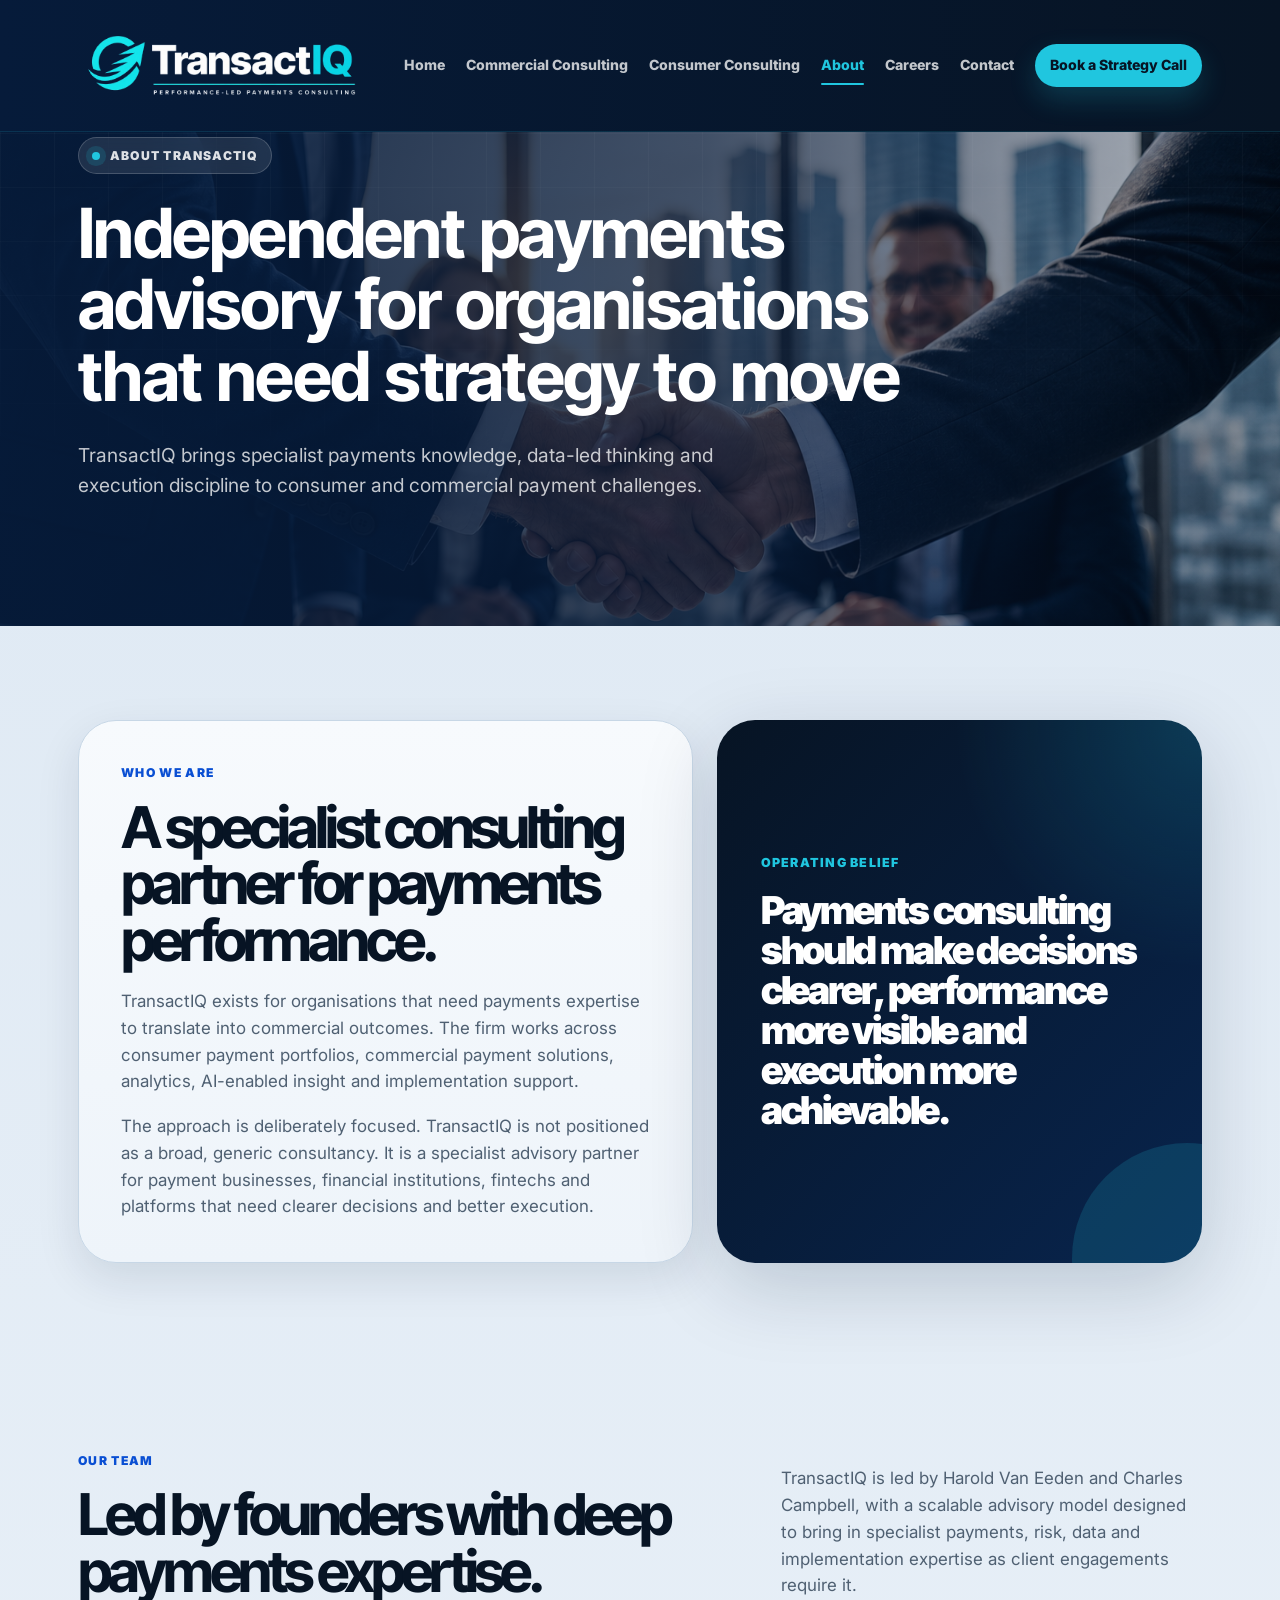
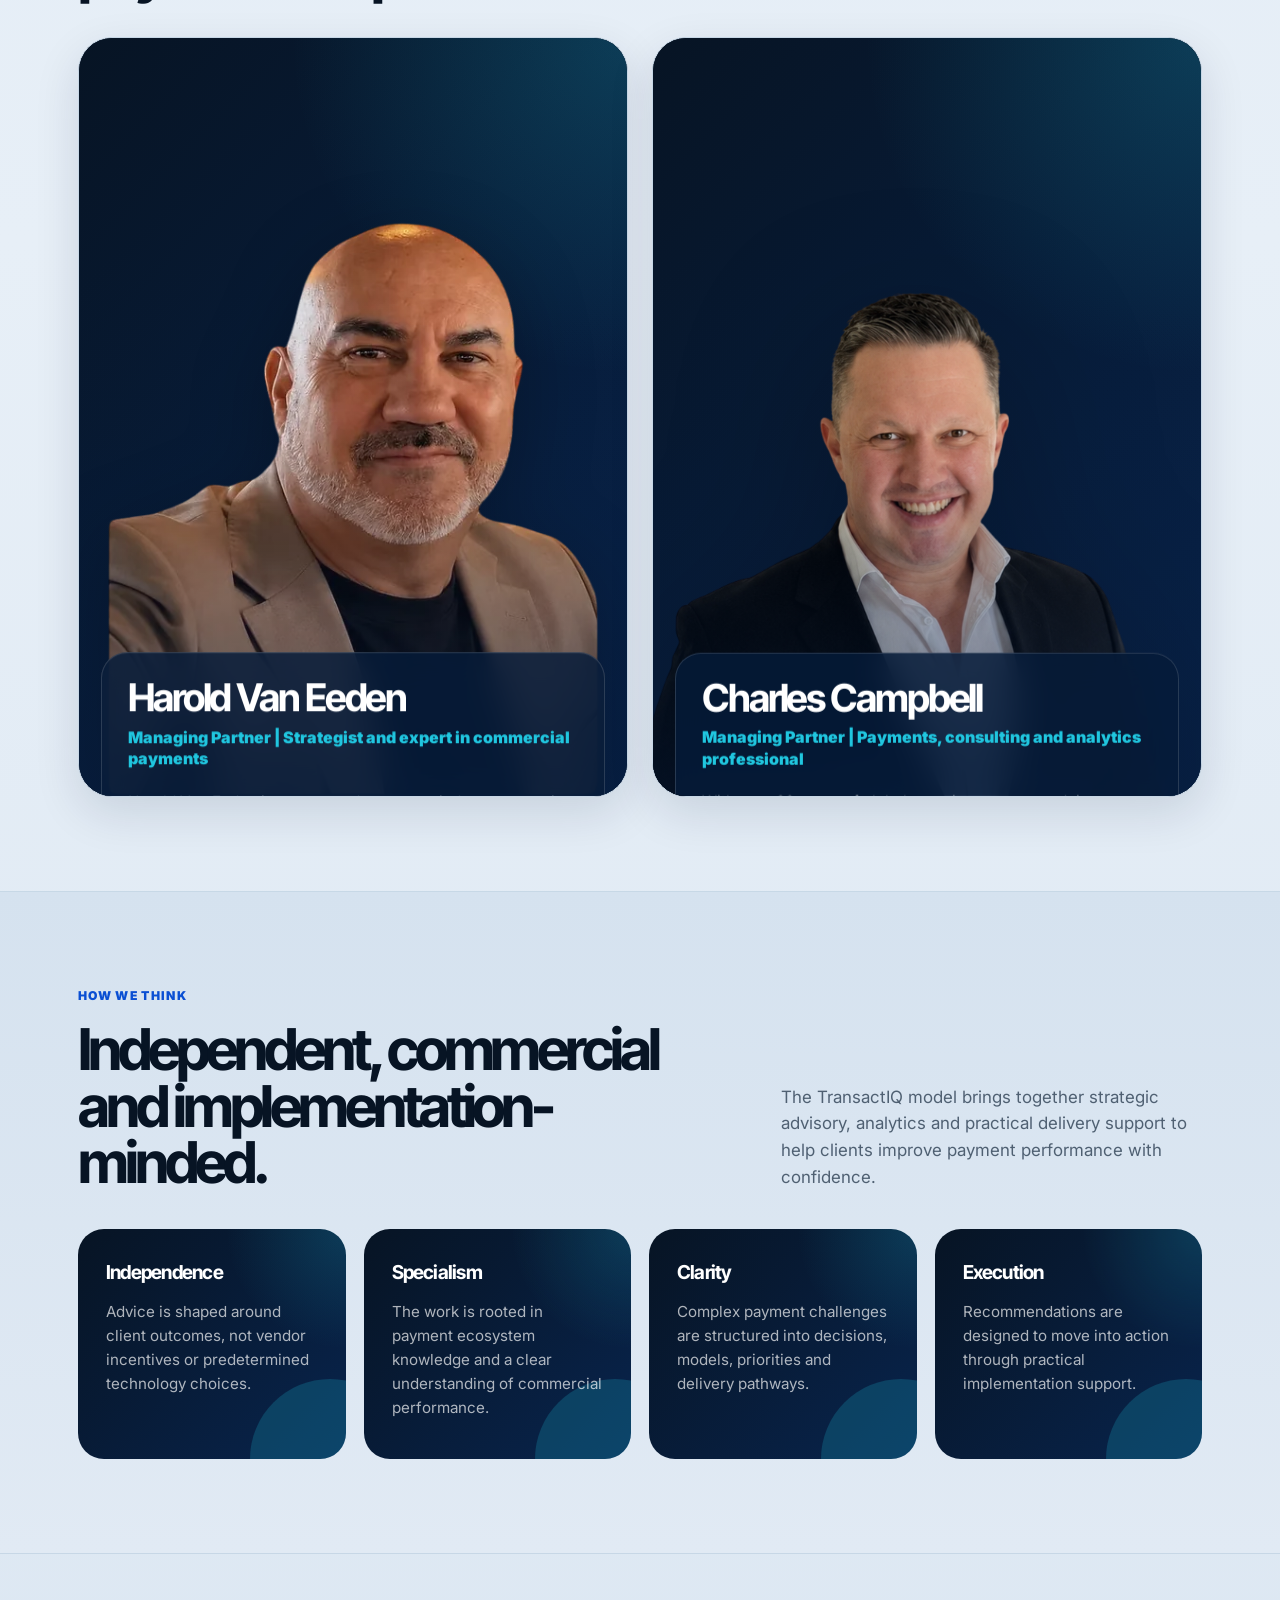
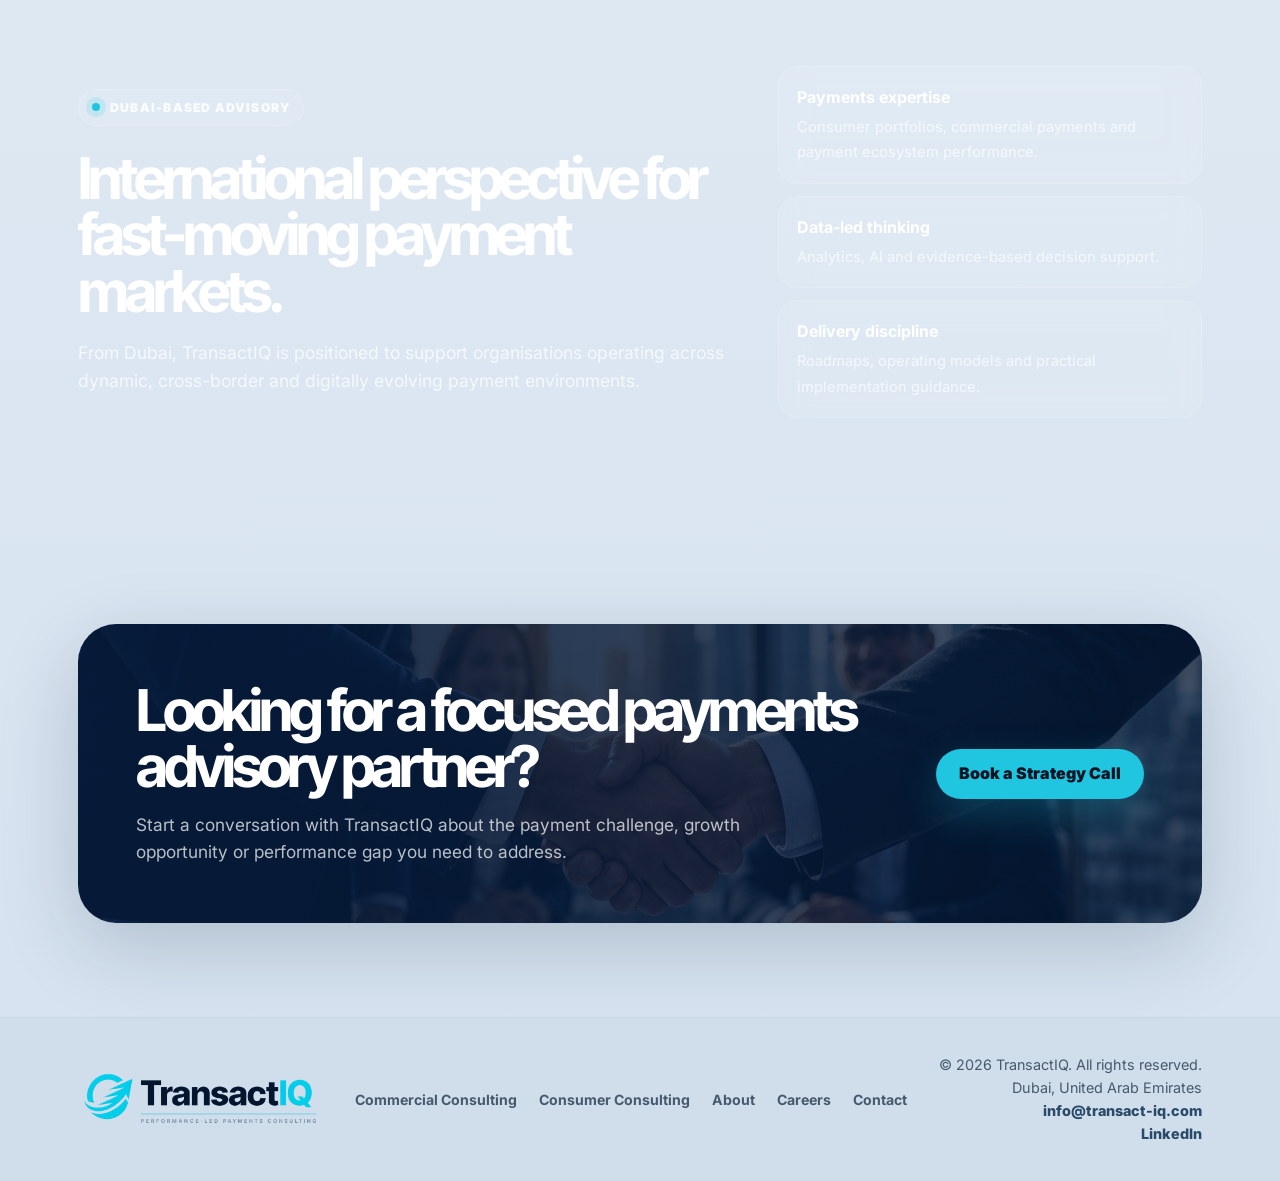
==== commit bdca5278: "Increase Charles headshot scale" ====
--- a/transactiq-site/about.html
+++ b/transactiq-site/about.html
@@ -60,7 +60,7 @@
     }
 
     .team-card.charles .team-photo {
-      padding: 26px 24px 0;
+      padding: 20px 18px 0;
       background: radial-gradient(circle at top right, rgba(32,198,223,0.20), transparent 36%), linear-gradient(135deg, var(--ink), var(--navy-2));
     }
 
@@ -70,13 +70,13 @@
       object-fit: contain;
       object-position: center bottom;
       filter: drop-shadow(0 22px 36px rgba(0, 0, 0, 0.28));
-      transform: scale(1.58) translateY(1.5%);
+      transform: scale(2.08) translateY(1.5%);
       transform-origin: center bottom;
     }
 
     .team-card.charles:hover .team-photo img,
     .team-card.charles:focus-within .team-photo img {
-      transform: scale(1.62) translateY(1.5%);
+      transform: scale(2.13) translateY(1.5%);
     }
 
     .team-photo .fallback-initials {
@@ -179,7 +179,7 @@
       .team-card.charles .team-photo img,
       .team-card.charles:hover .team-photo img,
       .team-card.charles:focus-within .team-photo img {
-        transform: scale(1.38) translateY(1.5%);
+        transform: scale(1.72) translateY(1.5%);
       }
 
       .team-body {
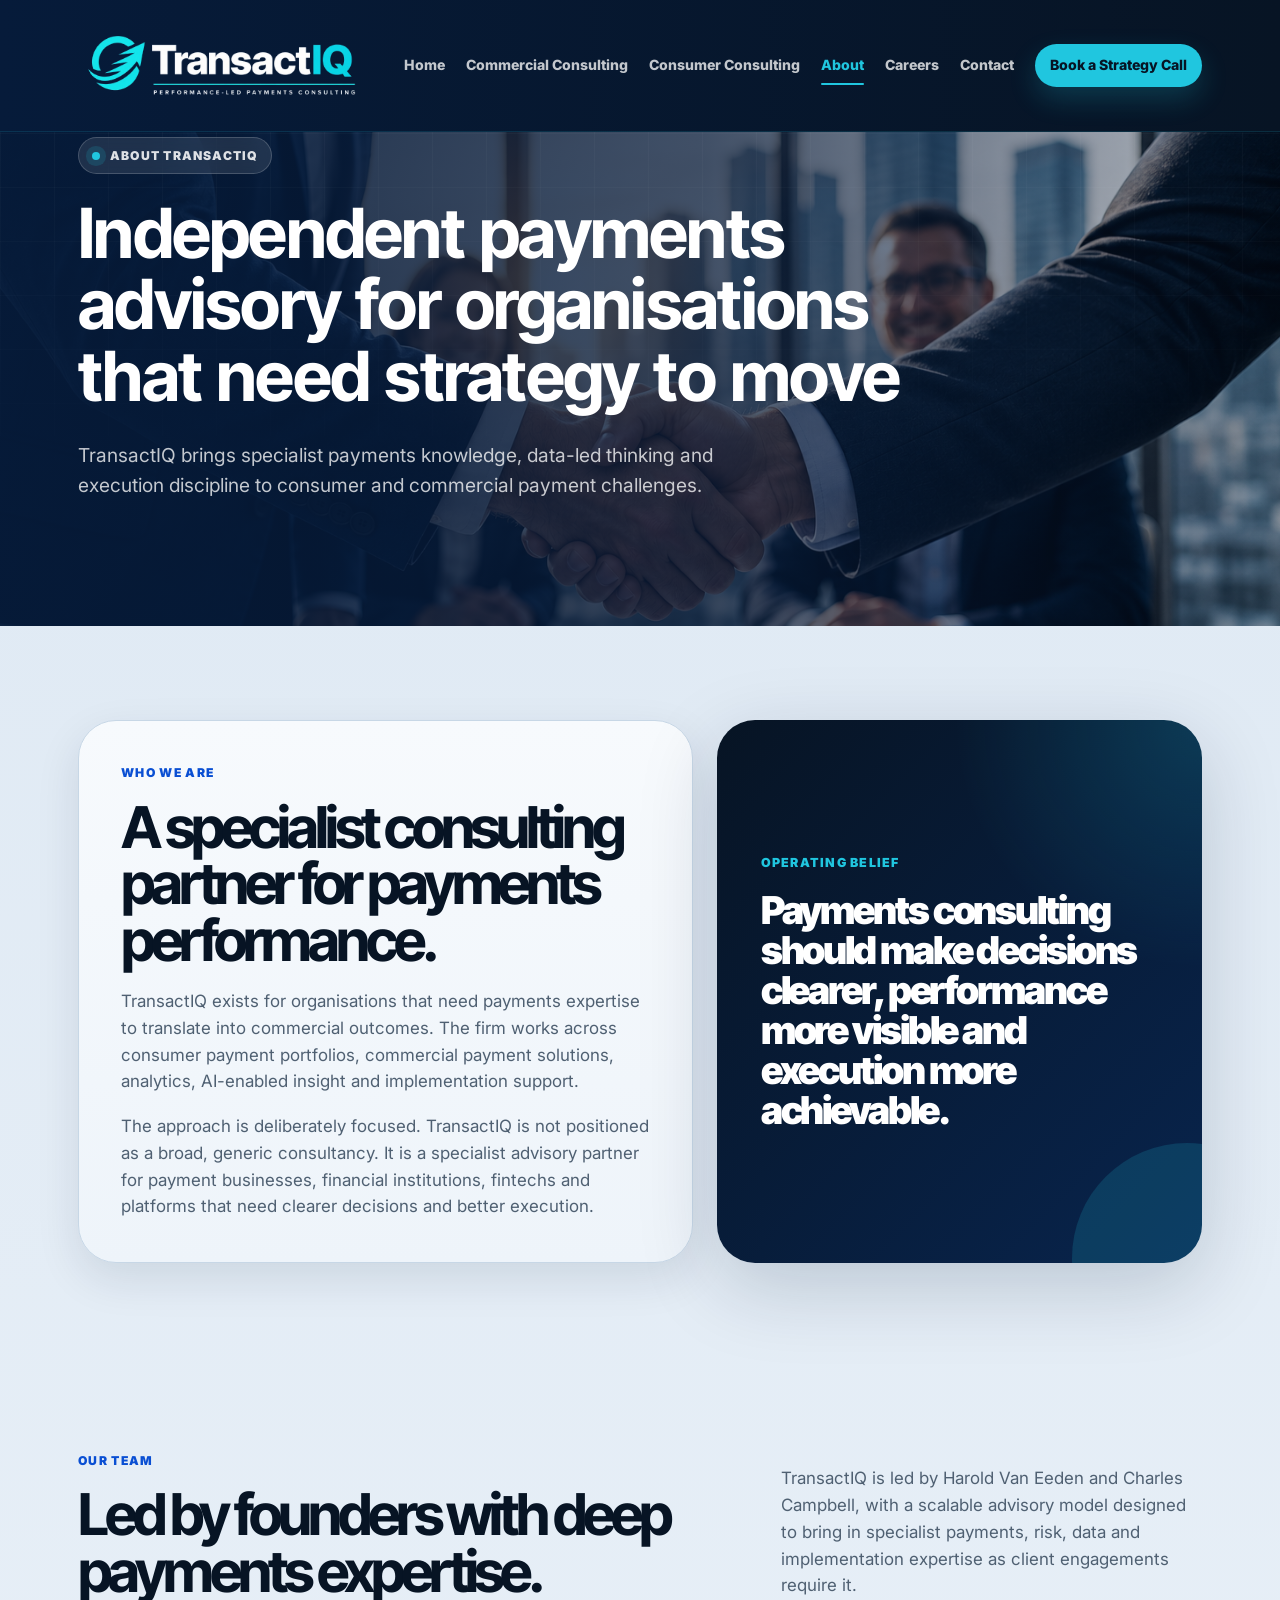
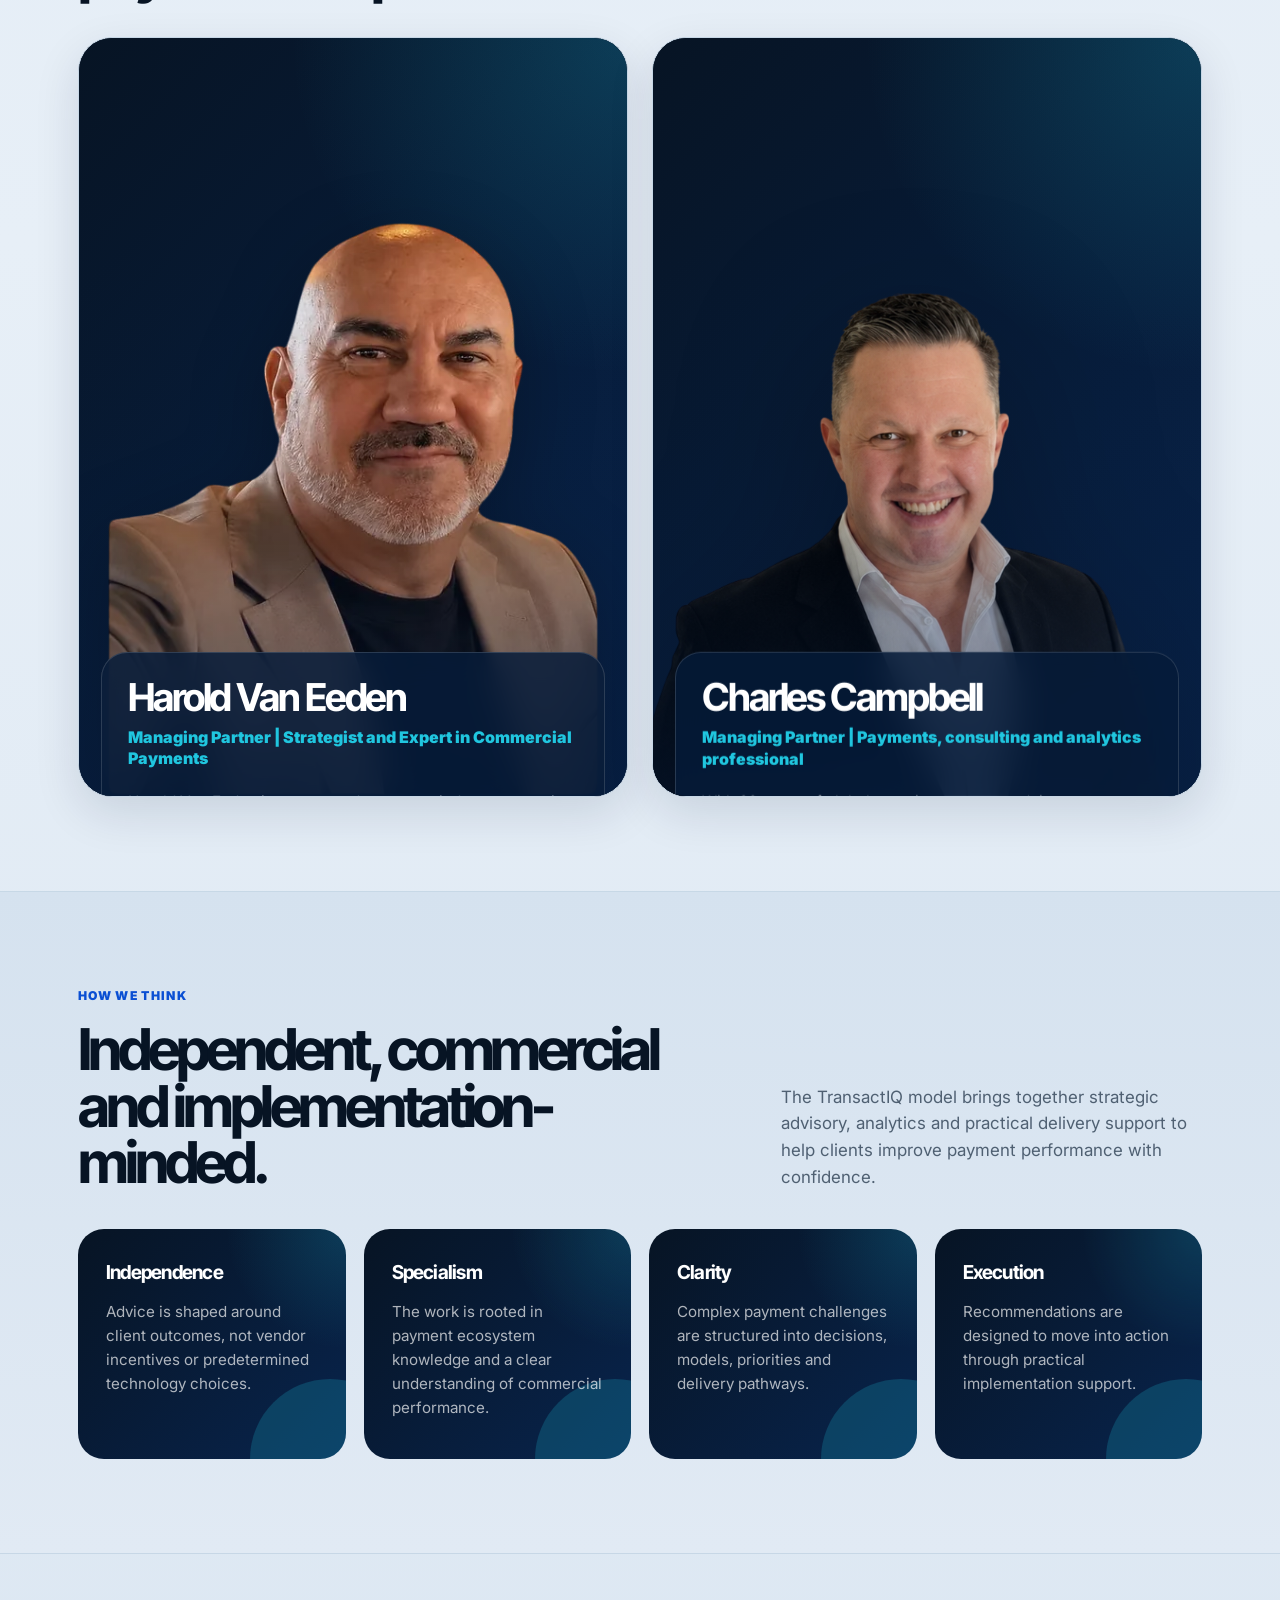
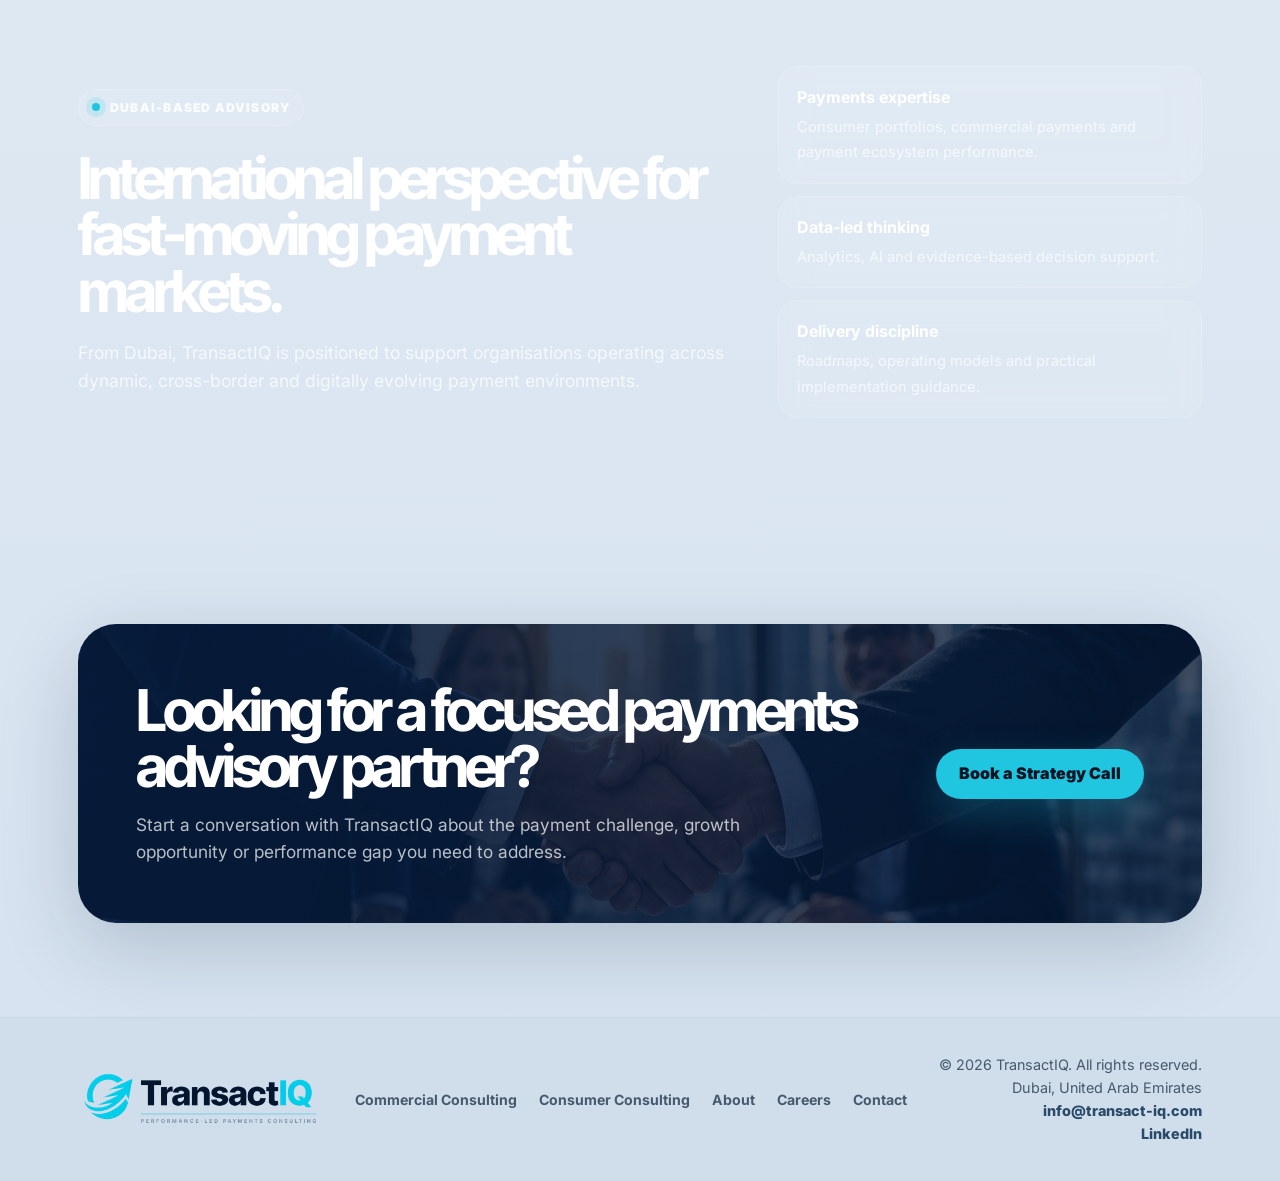
==== commit 88f05b40: "Revise team member bios for clarity and detail Updated team member descriptions for Harold Van Eeden" ====
--- a/transactiq-site/about.html
+++ b/transactiq-site/about.html
@@ -277,10 +277,10 @@
             </div>
             <div class="team-body">
               <h3>Harold Van Eeden</h3>
-              <div class="team-role">Managing Partner | Strategist and expert in commercial payments</div>
-              <p>Harold Van Eeden is a seasoned payments industry executive with over 25 years of experience driving growth, innovation and transformation across global and emerging markets.</p>
-              <p>Prior to TransactIQ, Harold held senior leadership roles at Visa, including Senior Director, CEMEA B2B Solutions and Director, Sub-Saharan Africa Commercial Business. In these roles, he led strategic initiatives to expand commercial and B2B payment capabilities, strengthen partnerships and accelerate the adoption of modern payment solutions across diverse markets.</p>
-              <p>Harold is recognised for his ability to translate complex challenges into scalable, high-impact solutions.</p>
+              <div class="team-role">Managing Partner | Strategist and Expert in Commercial Payments</div>
+              <p>Harold Van Eeden is a seasoned payments industry executive with over 25 years of experience driving growth, innovation, and transformation across both global and emerging markets.</p>
+              <p>Prior to TransactIQ, Harold held senior leadership roles at Visa, including Senior Director, CEMEA B2B Solutions, and Director, Sub-Saharan Africa Commercial Business. In these roles, he led high-impact strategic initiatives to expand commercial and B2B payment capabilities, strengthen ecosystem partnerships, and accelerate the adoption of modern payment solutions across diverse and complex markets.</p>
+              <p>Harold is widely recognised for his ability to translate complex challenges into scalable, high-impact solutions, combining deep industry expertise with a pragmatic, results-driven approach.</p>
             </div>
           </article>
 
@@ -292,8 +292,8 @@
             <div class="team-body">
               <h3>Charles Campbell</h3>
               <div class="team-role">Managing Partner | Payments, consulting and analytics professional</div>
-              <p>With over 20 years of global experience across advisory, implementation services and training, Charles Campbell has built and led high-performing teams that help financial institutions turn data and strategy into tangible commercial results.</p>
-              <p>His career spans senior roles at Visa, where he headed the CEMEA Consulting & Analytics implementation services practice, as well as specialist analytics firms Qarar and Principa, where he delivered credit risk analytics and consulting engagements for banks and lenders worldwide.</p>
+              <p>With 20 years of global experience across advisory, implementation services and training, Charles Campbell has built and led high-performing teams that help financial institutions turn data and strategy into tangible commercial results. He currently serves as Managing Partner at TransactiQ, where he leads advisory and implementation services focused on consumer payment solutions.</p>
+              <p>His career spans a variety of senior roles at Visa — where he headed the CEMEA Consulting & Analytics implementation services practice — as well as specialist analytics firms Qarar and Principa, where he delivered credit risk analytics and consulting engagements for banks and lenders worldwide, with most of his engagements concentrated across the Middle East and Africa.</p>
               <p>Charles holds advanced degrees in Operations Research from Stellenbosch University and brings a rare combination of quantitative depth and commercial acumen to every engagement.</p>
             </div>
           </article>
@@ -383,4 +383,4 @@
   </div>
   <script src="assets/js/main.js"></script>
 </body>
-</html>+</html>
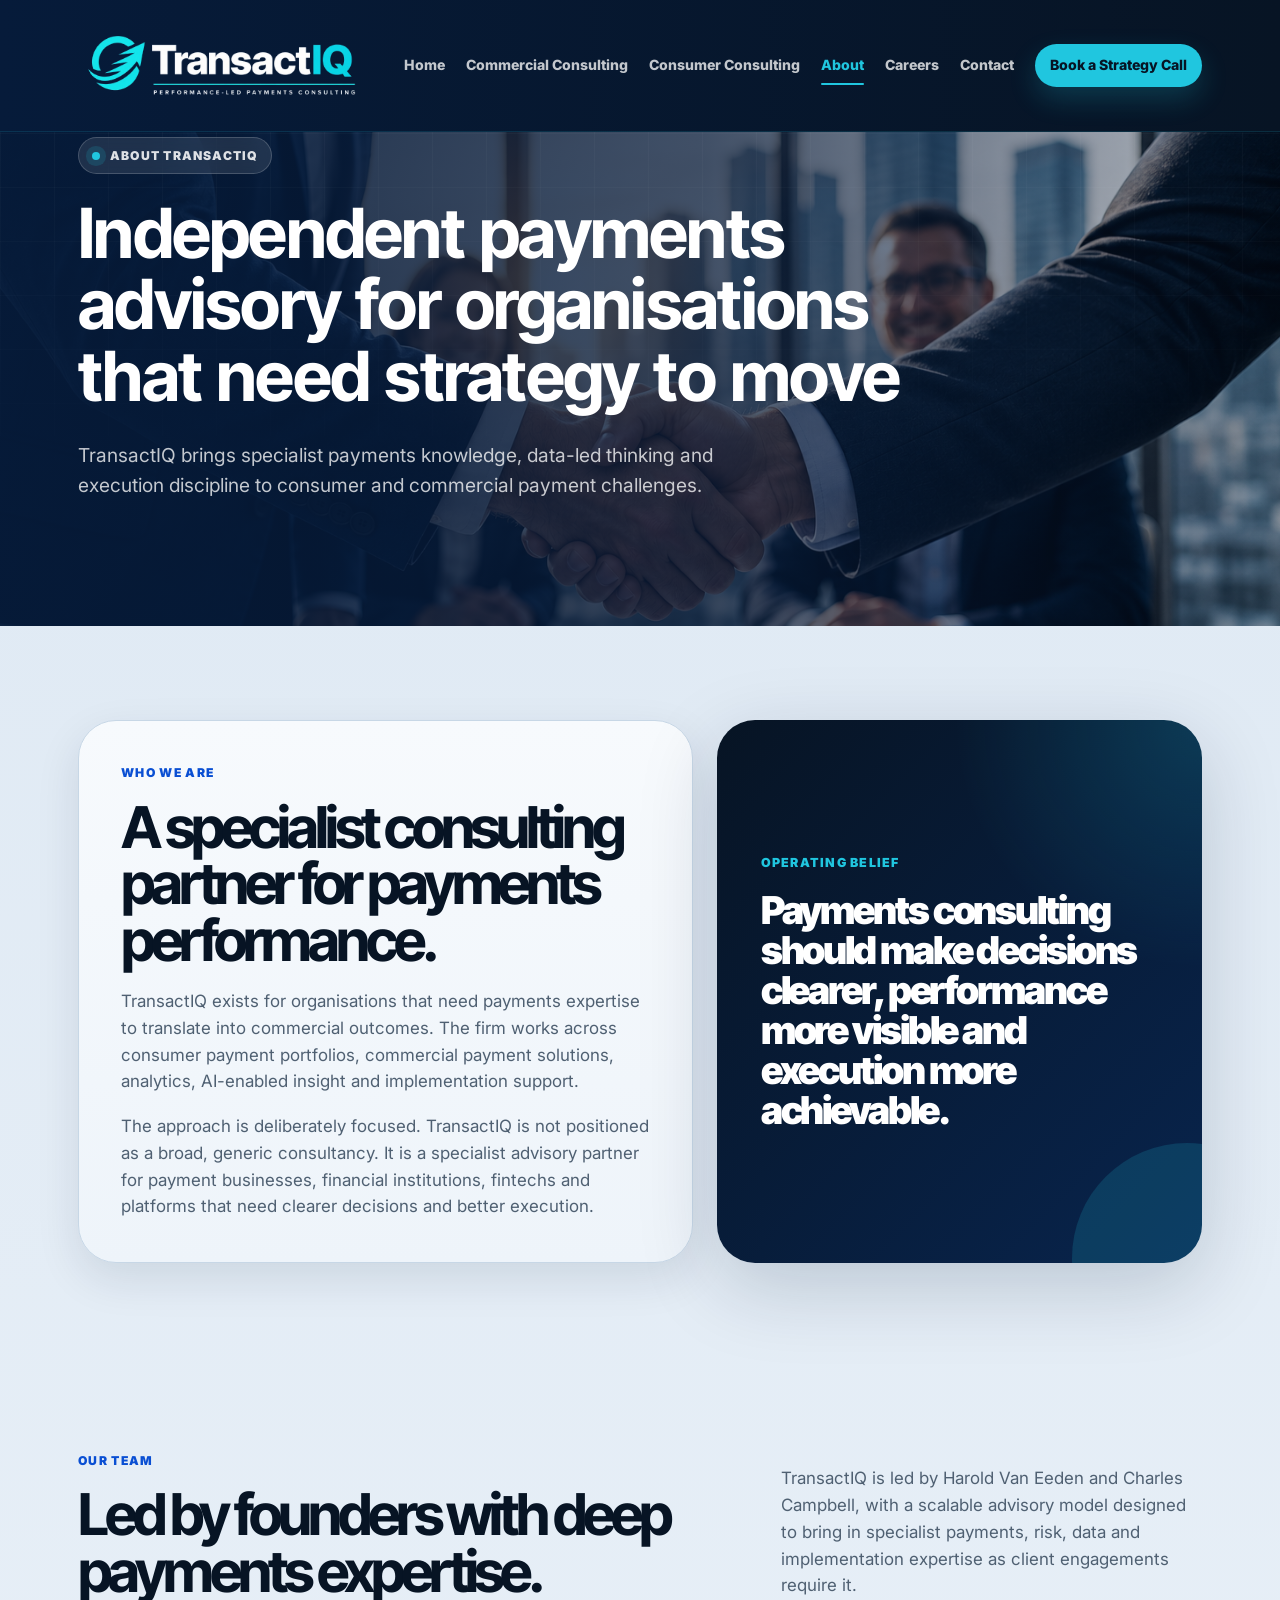
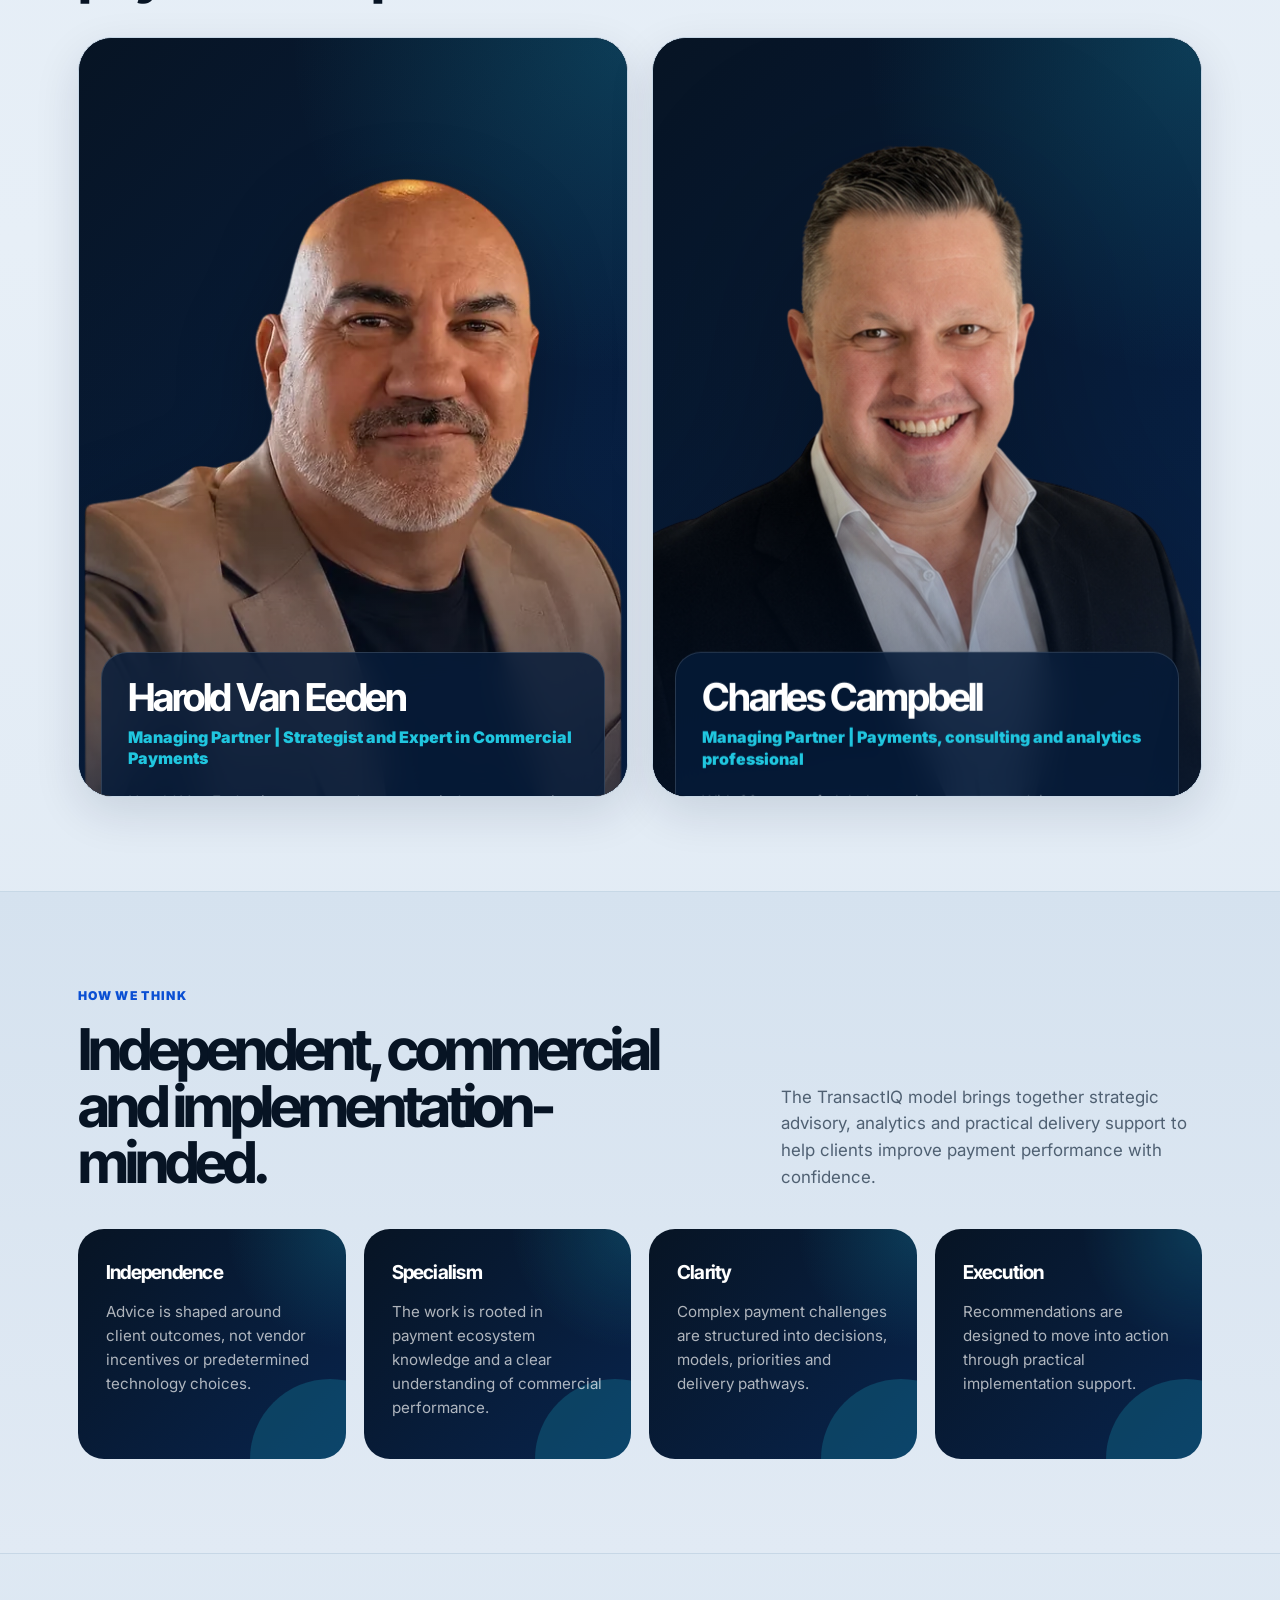
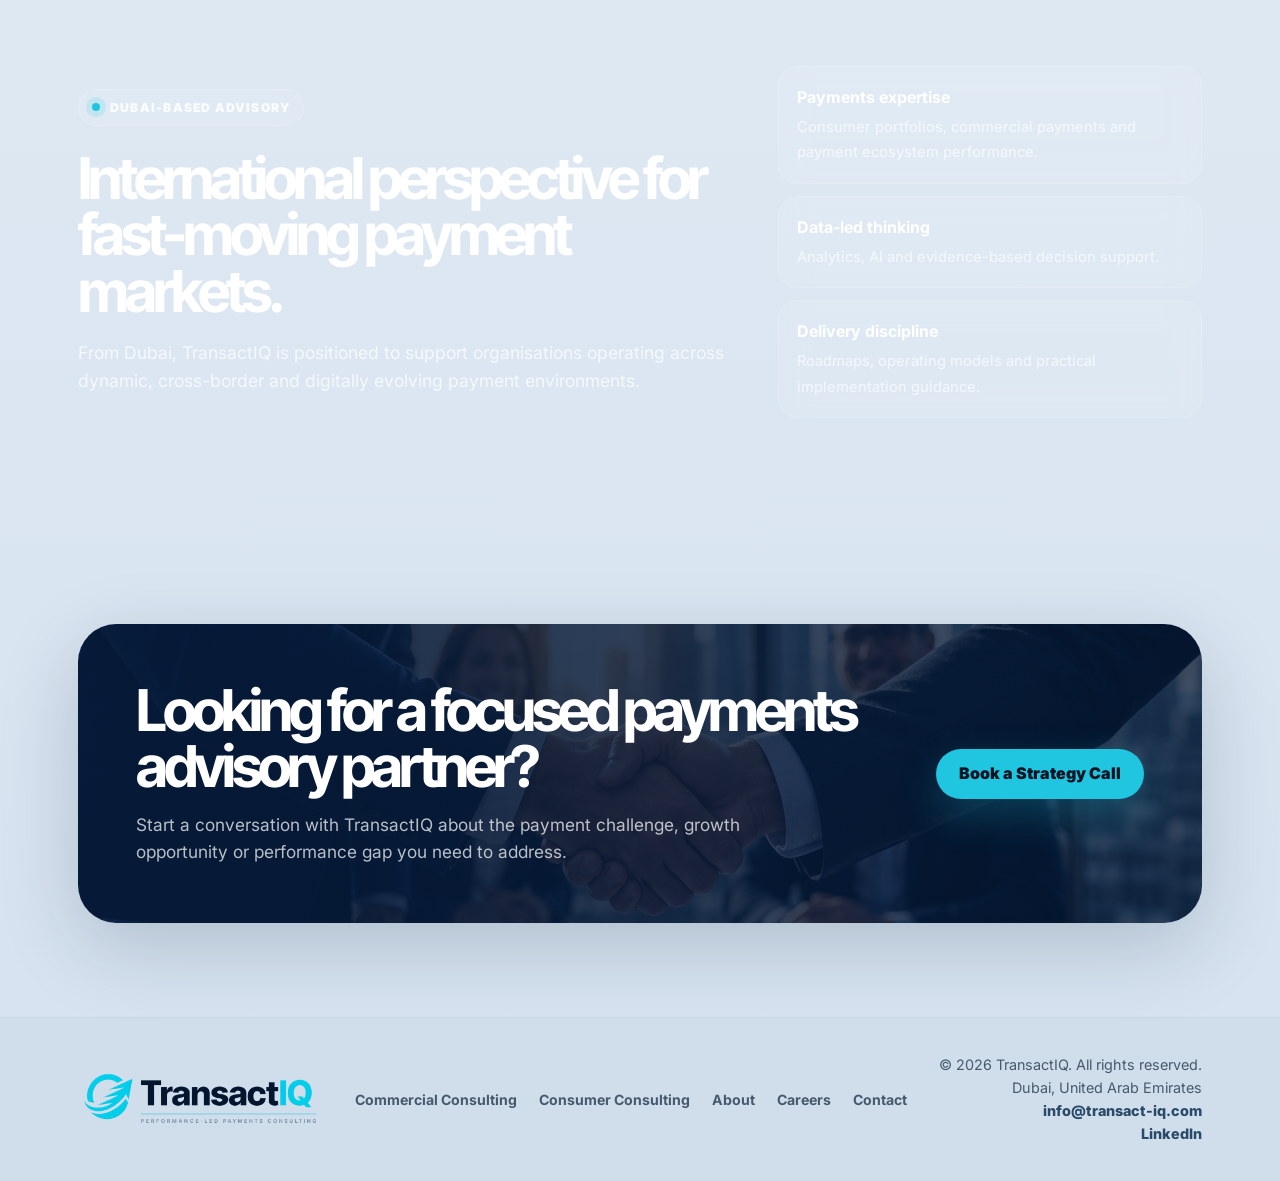
==== commit 28e6fc68: "Balance team portrait sizing on about page" ====
--- a/transactiq-site/about.html
+++ b/transactiq-site/about.html
@@ -52,31 +52,40 @@
       object-position: center bottom;
       filter: drop-shadow(0 22px 36px rgba(0, 0, 0, 0.28));
       transition: transform 0.45s ease;
-    }
-
-    .team-card:hover .team-photo img,
-    .team-card:focus-within .team-photo img {
-      transform: scale(1.025);
+      transform-origin: center bottom;
+    }
+
+    .team-card.harold .team-photo {
+      padding: 26px 24px 0 !important;
+    }
+
+    .team-card.harold .team-photo img {
+      transform: scale(1.08) translateY(1.5%) !important;
+    }
+
+    .team-card.harold:hover .team-photo img,
+    .team-card.harold:focus-within .team-photo img {
+      transform: scale(1.11) translateY(1.5%) !important;
     }
 
     .team-card.charles .team-photo {
-      padding: 20px 18px 0;
+      padding: 18px 18px 0 !important;
       background: radial-gradient(circle at top right, rgba(32,198,223,0.20), transparent 36%), linear-gradient(135deg, var(--ink), var(--navy-2));
     }
 
     .team-card.charles .team-photo img {
       width: 100%;
       height: 100%;
-      object-fit: contain;
-      object-position: center bottom;
+      object-fit: contain !important;
+      object-position: center bottom !important;
       filter: drop-shadow(0 22px 36px rgba(0, 0, 0, 0.28));
-      transform: scale(2.08) translateY(1.5%);
-      transform-origin: center bottom;
+      transform: scale(2.62) translateY(2%) !important;
+      transform-origin: center bottom !important;
     }
 
     .team-card.charles:hover .team-photo img,
     .team-card.charles:focus-within .team-photo img {
-      transform: scale(2.13) translateY(1.5%);
+      transform: scale(2.68) translateY(2%) !important;
     }
 
     .team-photo .fallback-initials {
@@ -176,10 +185,16 @@
         inset: auto;
       }
 
+      .team-card.harold .team-photo img,
+      .team-card.harold:hover .team-photo img,
+      .team-card.harold:focus-within .team-photo img {
+        transform: scale(1.02) translateY(1.5%) !important;
+      }
+
       .team-card.charles .team-photo img,
       .team-card.charles:hover .team-photo img,
       .team-card.charles:focus-within .team-photo img {
-        transform: scale(1.72) translateY(1.5%);
+        transform: scale(2.18) translateY(2%) !important;
       }
 
       .team-body {
@@ -210,7 +225,7 @@
     <header class="site-header">
       <div class="nav-shell">
         <a class="brand" href="index.html" aria-label="TransactIQ home">
-          <img src="assets/images/transactiq-logo.png" alt="TransactIQ">
+          <img src="assets/images/transactiq-logo-light-text.png" alt="TransactIQ">
         </a>
 
         <button class="nav-toggle" type="button" aria-label="Open navigation" aria-expanded="false">
@@ -365,7 +380,7 @@
     <footer class="site-footer">
       <div class="footer-inner">
         <a class="footer-brand" href="index.html" aria-label="TransactIQ home">
-          <img src="assets/images/transactiq-logo.png" alt="TransactIQ">
+          <img src="assets/images/transactiq-logo-dark-text.png" alt="TransactIQ">
         </a>
         <div class="footer-links">
           <a href="commercial-consulting.html">Commercial Consulting</a>
@@ -382,5 +397,47 @@
     </footer>
   </div>
   <script src="assets/js/main.js"></script>
+  <script>
+    (() => {
+      const style = document.createElement('style');
+      style.textContent = `
+        .team-card.harold .team-photo { padding: 26px 24px 0 !important; }
+        .team-card.harold .team-photo img {
+          object-fit: contain !important;
+          object-position: center bottom !important;
+          transform: scale(1.08) translateY(1.5%) !important;
+          transform-origin: center bottom !important;
+        }
+        .team-card.harold:hover .team-photo img,
+        .team-card.harold:focus-within .team-photo img {
+          transform: scale(1.11) translateY(1.5%) !important;
+        }
+        .team-card.charles .team-photo { padding: 18px 18px 0 !important; }
+        .team-card.charles .team-photo img {
+          object-fit: contain !important;
+          object-position: center bottom !important;
+          transform: scale(2.62) translateY(2%) !important;
+          transform-origin: center bottom !important;
+        }
+        .team-card.charles:hover .team-photo img,
+        .team-card.charles:focus-within .team-photo img {
+          transform: scale(2.68) translateY(2%) !important;
+        }
+        @media (max-width: 680px) {
+          .team-card.harold .team-photo img,
+          .team-card.harold:hover .team-photo img,
+          .team-card.harold:focus-within .team-photo img {
+            transform: scale(1.02) translateY(1.5%) !important;
+          }
+          .team-card.charles .team-photo img,
+          .team-card.charles:hover .team-photo img,
+          .team-card.charles:focus-within .team-photo img {
+            transform: scale(2.18) translateY(2%) !important;
+          }
+        }
+      `;
+      document.head.appendChild(style);
+    })();
+  </script>
 </body>
-</html>
+</html>
